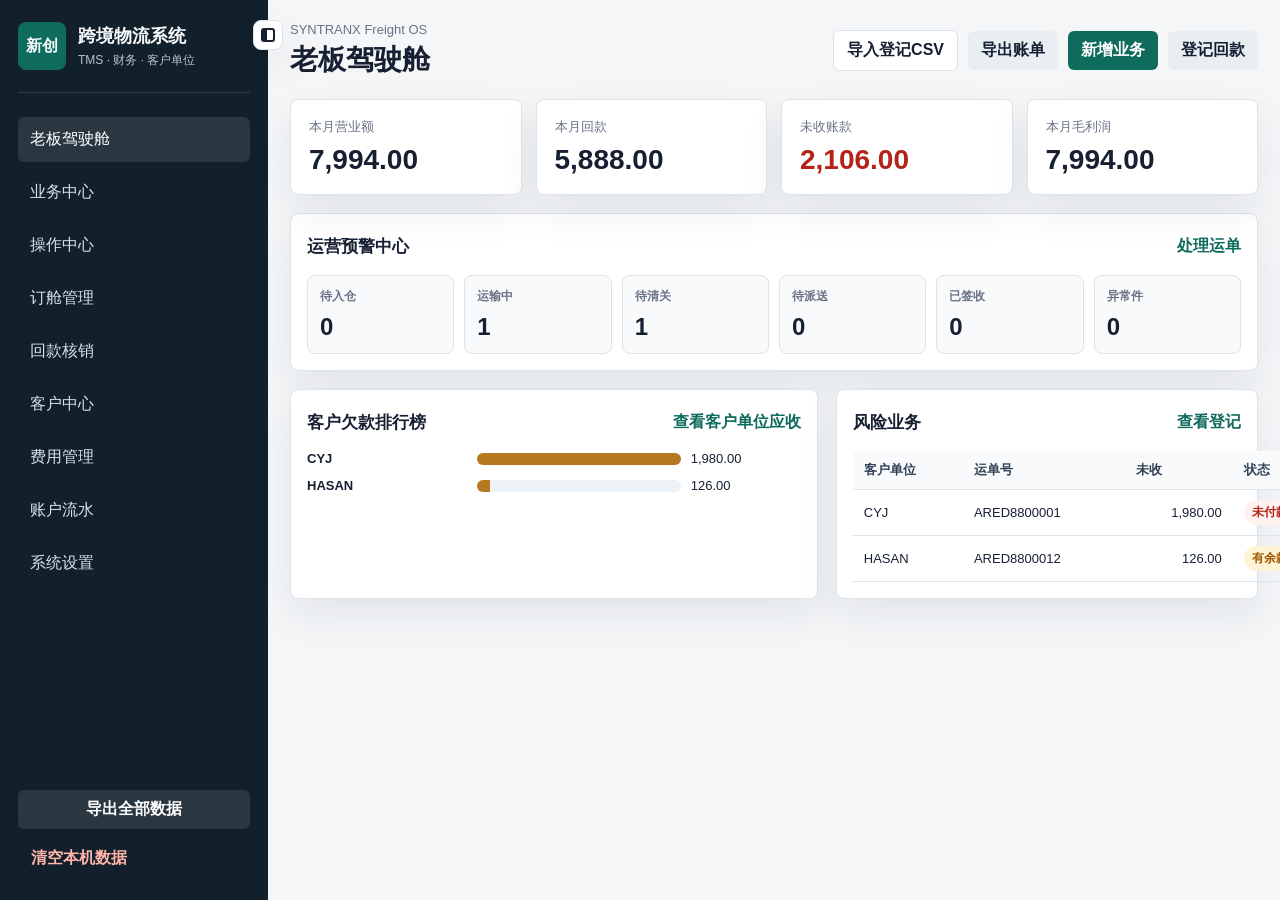
==== index.html @ ab2506be "Add files via upload" ====
<!doctype html>
<html lang="zh-CN">
<head>
  <meta charset="utf-8">
  <meta name="viewport" content="width=device-width, initial-scale=1">
  <title>收货出货与应收核销系统</title>
  <link rel="stylesheet" href="styles.css">
</head>
<body>
  <div class="app-shell">
    <aside class="sidebar">
      <button class="sidebar-toggle" id="sidebarToggle" title="收起/展开侧边栏" aria-label="收起或展开侧边栏">
        <span></span>
      </button>
      <div class="brand">
        <div class="brand-mark">新创</div>
        <div>
          <h1>跨境物流系统</h1>
          <p>TMS · 财务 · 客户单位</p>
        </div>
      </div>

      <nav class="nav" aria-label="主导航">
        <button class="nav-item active" data-view="dashboard">
          <span>老板驾驶舱</span>
        </button>
        <button class="nav-item" data-view="shipments">
          <span>业务中心</span>
        </button>
        <button class="nav-item" data-view="operations">
          <span>操作中心</span>
        </button>
        <button class="nav-item" data-view="booking">
          <span>订舱管理</span>
        </button>
        <button class="nav-item" data-view="payments">
          <span>回款核销</span>
        </button>
        <button class="nav-item" data-view="customers">
          <span>客户中心</span>
        </button>
        <button class="nav-item" data-view="finance">
          <span>费用管理</span>
        </button>
        <button class="nav-item" data-view="accounts">
          <span>账户流水</span>
        </button>
        <button class="nav-item" data-view="settings">
          <span>系统设置</span>
        </button>
      </nav>

      <div class="sidebar-footer">
        <button class="ghost-btn" id="exportAllBtn">导出全部数据</button>
        <button class="danger-link" id="resetDemoBtn">清空本机数据</button>
      </div>
    </aside>

    <main class="main">
      <header class="topbar">
        <div>
          <p class="eyebrow">SYNTRANX Freight OS</p>
          <h2 id="viewTitle">老板驾驶舱</h2>
        </div>
        <div class="top-actions">
          <label class="file-import">
            导入登记CSV
            <input type="file" id="shipmentImport" accept=".csv,text/csv">
          </label>
          <button class="secondary-btn" id="statementBtn">导出账单</button>
          <button class="primary-btn" id="quickShipmentBtn">新增业务</button>
          <button class="secondary-btn" id="quickPaymentBtn">登记回款</button>
        </div>
      </header>

      <section class="view active" id="dashboardView">
        <div class="metrics-grid">
          <article class="metric">
            <span>本月营业额</span>
            <strong id="totalReceivable">0</strong>
          </article>
          <article class="metric">
            <span>本月回款</span>
            <strong id="totalPaid">0</strong>
          </article>
          <article class="metric alert">
            <span>未收账款</span>
            <strong id="totalOpen">0</strong>
          </article>
          <article class="metric">
            <span>本月毛利润</span>
            <strong id="totalProfit">0</strong>
          </article>
        </div>

        <section class="panel ops-panel">
          <div class="panel-head">
            <h3>运营预警中心</h3>
            <button class="text-btn" data-jump="shipments">处理运单</button>
          </div>
          <div class="ops-stages" id="opsStages"></div>
        </section>

        <div class="dashboard-grid">
          <section class="panel">
            <div class="panel-head">
              <h3>客户欠款排行榜</h3>
              <button class="text-btn" data-jump="customers">查看客户单位应收</button>
            </div>
            <div id="customerBars" class="bars"></div>
          </section>

          <section class="panel">
            <div class="panel-head">
              <h3>风险业务</h3>
              <button class="text-btn" data-jump="shipments">查看登记</button>
            </div>
            <div class="compact-table-wrap">
              <table class="compact-table">
                <thead>
                  <tr>
                    <th>客户单位</th>
                    <th>运单号</th>
                    <th>未收</th>
                    <th>状态</th>
                  </tr>
                </thead>
                <tbody id="openShipmentRows"></tbody>
              </table>
            </div>
          </section>
        </div>
      </section>

      <section class="view" id="shipmentsView">
        <section class="entry-panel">
          <div class="panel-head">
            <h3>快速录入收货/出货</h3>
            <button class="text-btn" id="openFullShipmentBtn">打开详细录入</button>
          </div>
          <form id="quickShipmentForm" class="quick-grid">
            <label>日期<input name="date" type="date" required></label>
            <label>客户单位<input name="customer" list="customerList" required placeholder="必填"></label>
            <label>客户地址<input name="customerAddress"></label>
            <label>收货人电话<input name="receiverPhone"></label>
            <label>唛头<input name="mark" list="markList"></label>
            <label>主单号<input name="masterNo" list="masterNoList"></label>
            <label>运单号<input name="waybill" required placeholder="系统自动生成"></label>
            <label>品名<input name="description" list="descriptionList"></label>
            <label>始发地<input name="origin" list="originList"></label>
            <label>目的地<input name="destination" list="destinationList"></label>
            <label>业务类型<input name="mode" list="modeList"></label>
            <label>件数<input name="ctn" type="number" step="1" min="0"></label>
            <label>计费重量<input name="chargeWeight" type="number" step="0.01" min="0" required></label>
            <label>卖价<span class="money-field"><input name="unitPrice" type="number" step="0.01" min="0" required><select name="unitPriceCurrency"><option>RMB</option><option>AED</option><option>USD</option></select></span></label>
            <label>货物状态<input name="shipmentStatus" list="shipmentStatusList"></label>
            <label>付款方式<input name="terms" list="termsList"></label>
            <label>渠道<input name="channel" list="channelList"></label>
            <label>备注<input name="note"></label>
            <button class="primary-btn" type="submit">保存登记</button>
          </form>
        </section>
        <div class="toolbar">
          <div class="search-wrap">
            <input id="shipmentSearch" type="search" placeholder="搜索客户单位、唛头、主单号、运单号、品名">
          </div>
          <select id="shipmentStatusFilter">
            <option value="">全部付款状态</option>
            <option value="未付款N/P">未付款</option>
            <option value="有余款">有余款</option>
            <option value="已付款PAID">已付款</option>
          </select>
          <button class="secondary-btn" id="toggleShipmentDetailsBtn" type="button">展开经营明细</button>
          <button class="secondary-btn" id="exportShipmentsBtn">导出登记</button>
        </div>
        <div class="table-wrap">
          <table class="data-table shipment-table shipment-details-hidden" id="shipmentTable">
            <thead>
              <tr>
                <th>日期</th>
                <th>客户单位</th>
                <th>唛头</th>
                <th>主单号</th>
                <th>运单号</th>
                <th class="detail-col">渠道</th>
                <th>目的地</th>
                <th class="detail-col">运输方式</th>
                <th class="detail-col">运输节点</th>
                <th>件数</th>
                <th>计费重</th>
                <th>卖价</th>
                <th>应收</th>
                <th>已核销</th>
                <th>未收</th>
                <th class="detail-col">总成本</th>
                <th class="detail-col">毛利</th>
                <th>付款状态</th>
                <th></th>
              </tr>
            </thead>
            <tbody id="shipmentRows"></tbody>
          </table>
        </div>
        <div class="pagination-bar" id="shipmentPagination">
          <div id="shipmentPaginationInfo">共 0 条，第 1 / 1 页</div>
          <div class="pagination-actions">
            <label>每页
              <select id="shipmentPageSize">
                <option value="10">10行</option>
                <option value="20">20行</option>
                <option value="50">50行</option>
              </select>
            </label>
            <button class="secondary-btn small" type="button" id="shipmentPrevPage">上一页</button>
            <button class="secondary-btn small" type="button" id="shipmentNextPage">下一页</button>
          </div>
        </div>
      </section>

      <section class="view" id="operationsView">
        <section class="entry-panel operation-center">
          <div class="panel-head">
            <h3>操作中心</h3>
            <span class="panel-note">按业务节点更新货物轨迹，签收单可在目的地操作里查看或登记。</span>
          </div>
          <div class="operation-grid">
            <article class="operation-board">
              <div class="operation-head">
                <h4>始发地操作</h4>
                <span>新货入仓 / 已出仓 / 转运中 / 到达目的</span>
              </div>
              <div class="operation-bulk">
                <label class="operation-select-all"><input type="checkbox" data-operation-select-all="origin"> 全选</label>
                <select id="originBulkStatus">
                  <option>新货入仓</option>
                  <option>已出仓</option>
                  <option>转运中</option>
                  <option>到达目的</option>
                </select>
                  <input id="originOperationSearch" data-operation-search="origin" placeholder="搜索主单号 / 运单号">
                <button type="button" class="secondary-btn small" data-bulk-operation="origin" data-bulk-scope="selected">更新勾选</button>
                <button type="button" class="secondary-btn small" data-bulk-operation="origin" data-bulk-scope="all">更新本栏</button>
              </div>
              <div class="operation-list" id="originOperationRows"></div>
            </article>
            <article class="operation-board">
              <div class="operation-head">
                <h4>目的地操作</h4>
                <span>清关中 / 分拣中 / 派送中 / 已签收</span>
              </div>
              <div class="operation-bulk">
                <label class="operation-select-all"><input type="checkbox" data-operation-select-all="destination"> 全选</label>
                <select id="destinationBulkStatus">
                  <option>清关中</option>
                  <option>分拣中</option>
                  <option>派送中</option>
                  <option>已签收</option>
                </select>
                  <input id="destinationOperationSearch" data-operation-search="destination" placeholder="搜索主单号 / 运单号">
                <button type="button" class="secondary-btn small" data-bulk-operation="destination" data-bulk-scope="selected">更新勾选</button>
                <button type="button" class="secondary-btn small" data-bulk-operation="destination" data-bulk-scope="all">更新本栏</button>
              </div>
              <div class="operation-list" id="destinationOperationRows"></div>
            </article>
          </div>
          <div class="operation-completed">
            <div class="operation-head compact">
              <h4>完成操作汇总票目录</h4>
              <span>目的地环节走完后自动归入这里</span>
            </div>
            <div class="operation-list completed-list" id="completedOperationRows"></div>
          </div>
        </section>

        <section class="entry-panel airline-center">
          <div class="panel-head">
            <h3>航线操作中心</h3>
            <div class="panel-actions">
              <input id="manifestSearch" class="mini-search" type="search" placeholder="搜索主单号、航班、目的地、品名">
              <button type="button" class="secondary-btn small" id="exportManifestPdfBtn">导出Manifest PDF</button>
              <button type="button" class="secondary-btn small" id="exportManifestExcelBtn">导出Manifest Excel</button>
            </div>
          </div>
          <div class="route-summary">
            <span>按同一个主单号/提单号自动汇总普通空运货物。</span>
            <span>用于核对件数、重量、体积重、体积和品名。</span>
          </div>
          <div class="table-wrap compact-op-table">
            <table class="data-table manifest-table">
              <thead>
                <tr>
                  <th>主单号/提单号</th>
                  <th>运单号</th>
                  <th>航班/航司</th>
                  <th>目的地</th>
                  <th>票数</th>
                  <th>件数</th>
                  <th>实重</th>
                  <th>体积重</th>
                  <th>体积</th>
                  <th>品名汇总</th>
                  <th>操作状态</th>
                </tr>
              </thead>
              <tbody id="manifestRows"></tbody>
            </table>
          </div>
        </section>

      </section>

      <section class="view" id="bookingView">
        <section class="entry-panel booking-center">
          <div class="panel-head">
            <h3>订舱中心</h3>
            <span class="panel-note">普空运订舱资料、舱位状态、预估应收应付统一登记。</span>
          </div>
          <div class="booking-summary">
            <div><span>订舱票数</span><strong id="bookingCount">0</strong></div>
            <div><span>订舱件数</span><strong id="bookingCtn">0</strong></div>
            <div><span>订舱重量</span><strong id="bookingWeight">0.00</strong></div>
            <div><span>预估毛利</span><strong id="bookingProfit">0.00</strong></div>
          </div>
          <form id="bookingForm" class="quick-grid booking-grid">
            <label>订舱日期<input name="date" type="date"></label>
            <label>客户单位<input name="customer" list="customerList" placeholder="例如：MVW"></label>
            <label>航空公司<input name="airline" placeholder="例如：EK / QR / SV"></label>
            <label>订舱代理<input name="agent" placeholder="例如：货站/代理名称"></label>
            <label>航班号<input name="flightNo" placeholder="例如：EK363"></label>
            <label>主单号/提单号<input name="masterNo" list="masterNoList"></label>
            <label>起飞机场<input name="originAirport" placeholder="例如：CAN"></label>
            <label>目的机场<input name="destinationAirport" placeholder="例如：DXB"></label>
            <label>预计起飞<input name="etd" type="date"></label>
            <label>预计到达<input name="eta" type="date"></label>
            <label>订舱件数<input name="ctn" type="number" step="1" min="0"></label>
            <label>订舱重量<input name="weight" type="number" step="0.01" min="0"></label>
            <label>订舱体积重<input name="volumeWeight" type="number" step="0.01" min="0"></label>
            <label>应收预估<input name="receivable" type="number" step="0.01" min="0"></label>
            <label>应付预估<input name="payable" type="number" step="0.01" min="0"></label>
            <label>订舱状态<select name="status">
              <option>待订舱</option>
              <option>已订舱</option>
              <option>已交货站</option>
              <option>已起飞</option>
              <option>已到港</option>
              <option>异常</option>
            </select></label>
            <label>备注<input name="note"></label>
            <button class="primary-btn" type="submit">保存订舱</button>
          </form>
          <div class="table-wrap compact-op-table">
            <table class="data-table booking-table">
              <thead>
                <tr>
                  <th>订舱日期</th>
                  <th>客户单位</th>
                  <th>航空公司</th>
                  <th>订舱代理</th>
                  <th>航班号</th>
                  <th>主单号/提单号</th>
                  <th>起飞机场</th>
                  <th>目的机场</th>
                  <th>预计起飞</th>
                  <th>预计到达</th>
                  <th>件数</th>
                  <th>重量</th>
                  <th>体积重</th>
                  <th>应收预估</th>
                  <th>应付预估</th>
                  <th>毛利预估</th>
                  <th>状态</th>
                  <th>备注</th>
                  <th></th>
                </tr>
              </thead>
              <tbody id="bookingRows"></tbody>
            </table>
          </div>
        </section>
      </section>

      <section class="view" id="paymentsView">
        <section class="entry-panel">
          <div class="panel-head">
            <h3>快速登记回款</h3>
            <button class="text-btn" id="openFullPaymentBtn">打开详细回款</button>
          </div>
          <form id="quickPaymentForm" class="quick-grid payment">
            <label>回款日期<input name="date" type="date" required></label>
            <label>客户单位<input name="customer" list="customerList" required></label>
            <label>主单号/运单号<input name="waybill" list="waybillList" required placeholder="必填"></label>
            <label>收款负责人<input name="account" list="paymentSalesList" placeholder="例如：BINGO"></label>
            <label>币种<select name="currency"><option>RMB</option><option>AED</option><option>USD</option><option>SAR</option></select></label>
            <label>金额<input name="amount" type="number" step="0.01" min="0" required placeholder="必填"></label>
            <label>汇率<input name="rate" type="number" step="0.0001" min="0" value="1"></label>
            <label>收款账户<input name="receiveAccount" list="paymentAccountList" required placeholder="必选：输入DXB选择收款账号"></label>
            <label>方式<select name="method"><option>按运单核销</option><option>按客户预收/批量核销</option><option>退款/冲销</option><option>其他</option></select></label>
            <label>备注<input name="note"></label>
            <label>凭证<input name="voucherFile" type="file" accept="image/*,.pdf,.doc,.docx,.xls,.xlsx"></label>
            <button class="primary-btn" type="submit">保存回款</button>
          </form>
        </section>
        <div class="toolbar">
          <div class="search-wrap">
            <input id="paymentSearch" type="search" placeholder="搜索客户单位、主单号、运单号、收款负责人、收款账户、备注">
          </div>
          <button class="secondary-btn" id="exportPaymentsPdfBtn">导出PDF回款</button>
          <button class="secondary-btn" id="exportPaymentsExcelBtn">导出Excel回款</button>
        </div>
        <div class="table-wrap">
          <table class="data-table payment-ledger-table">
            <thead>
              <tr>
                <th>回款日期</th>
                <th>客户单位</th>
                <th>主单号</th>
                <th>运单号</th>
                <th>收款负责人</th>
                <th>币种</th>
                <th>金额</th>
                <th>汇率</th>
                <th>核销RMB</th>
                <th>收款账户</th>
                <th>方式</th>
                <th></th>
              </tr>
            </thead>
            <tbody id="paymentRows"></tbody>
          </table>
        </div>
      </section>

      <section class="view" id="customersView">
        <div class="toolbar">
          <div class="search-wrap">
            <input id="customerSearch" type="search" placeholder="搜索客户单位">
            <div class="suggest-list" id="customerSearchSuggest"></div>
          </div>
          <div class="customer-date-filters">
            <label>
              <span>开始日期</span>
              <input id="customerStartDate" type="date">
            </label>
            <label>
              <span>结束日期</span>
              <input id="customerEndDate" type="date">
            </label>
            <label>
              <span>月份</span>
              <input id="customerMonth" type="month">
            </label>
          </div>
          <div class="customer-export-actions customer-export-actions--ledger">
            <button class="secondary-btn" id="exportCustomerLedgerPdfBtn">导出总账目录PDF</button>
            <button class="secondary-btn" id="exportCustomerLedgerExcelBtn">导出总账目录Excel</button>
          </div>
          <div class="customer-export-actions customer-export-actions--statement">
            <button class="secondary-btn" id="exportCustomerReceivablePdfBtn">导出PDF账单</button>
            <button class="secondary-btn" id="exportCustomerReceivableExcelBtn">导出Excel账单</button>
          </div>
        </div>
        <div class="customer-section-head">
          <h3>未完成结算客户单位</h3>
        </div>
        <div class="table-wrap">
          <table class="data-table customer-ledger-table">
            <thead>
              <tr>
                <th>客户单位</th>
                <th>票数</th>
                <th>总应收</th>
                <th>应收币种</th>
                <th>已核销</th>
                <th>未收</th>
                <th>风险等级</th>
                <th>最后业务日期</th>
              </tr>
            </thead>
            <tbody id="customerRows"></tbody>
          </table>
        </div>
        <section class="entry-panel customer-completed-panel">
          <div class="panel-head">
            <div>
              <h3>已完成结算客户单位</h3>
              <p class="form-hint">未收为 0 的客户单位会自动归类到这里。</p>
            </div>
          </div>
          <div class="table-wrap">
            <table class="data-table customer-ledger-table">
              <thead>
                <tr>
                  <th>客户单位</th>
                  <th>票数</th>
                  <th>总应收</th>
                  <th>应收币种</th>
                  <th>已核销</th>
                  <th>未收</th>
                  <th>结算状态</th>
                  <th>最后业务日期</th>
                </tr>
              </thead>
              <tbody id="completedCustomerRows"></tbody>
            </table>
          </div>
        </section>
        <section class="entry-panel customer-detail-panel" id="customerDetailPanel" hidden>
          <div class="panel-head">
            <div>
              <h3 id="customerDetailTitle">客户单位账单明细</h3>
              <p class="form-hint" id="customerDetailSummary"></p>
            </div>
            <div class="panel-actions">
              <button class="secondary-btn small" id="exportCustomerPreviewPdfBtn">导出该客户目录PDF</button>
              <button class="secondary-btn small" id="exportCustomerPreviewExcelBtn">导出该客户目录Excel</button>
              <button class="secondary-btn small" id="clearCustomerDetailBtn">关闭预览</button>
            </div>
          </div>
          <div class="table-wrap">
            <table class="data-table customer-detail-table">
              <thead>
                <tr>
                  <th>日期</th>
                  <th>主单号</th>
                  <th>运单号</th>
                  <th>唛头</th>
                  <th>目的地</th>
                  <th>品名</th>
                  <th>件数</th>
                  <th>计费重</th>
                  <th>卖价</th>
                  <th>应收</th>
                  <th>已核销</th>
                  <th>未收</th>
                  <th>状态</th>
                </tr>
              </thead>
              <tbody id="customerDetailRows"></tbody>
            </table>
          </div>
        </section>
      </section>

      <section class="view" id="financeView">
        <div class="metrics-grid finance-metrics">
          <article class="metric">
            <span>总收入</span>
            <strong id="financeRevenue">0</strong>
          </article>
          <article class="metric">
            <span>业务总成本</span>
            <strong id="financeBizCost">0</strong>
          </article>
          <article class="metric">
            <span>业务毛利</span>
            <strong id="financeGrossProfit">0</strong>
          </article>
          <article class="metric offset">
            <span>未收对冲</span>
            <strong id="financeOffset">0</strong>
          </article>
          <article class="metric alert">
            <span>日常开销</span>
            <strong id="financeExpense">0</strong>
          </article>
          <article class="metric">
            <span>净利润</span>
            <strong id="financeNetProfit">0</strong>
          </article>
        </div>

        <div class="finance-grid">
          <section class="entry-panel">
            <div class="panel-head">
              <h3>费用登记</h3>
              <div class="panel-actions">
                <button class="secondary-btn small" id="addExpenseDraftBtn">新增一行</button>
                <button class="primary-btn small" id="saveExpenseDraftsBtn">保存全部费用</button>
                <button class="secondary-btn small" id="openTransferDialogBtn" type="button">内部资金调拨</button>
                <button class="secondary-btn small" id="exportFinancePdfBtn">导出汇总PDF</button>
                <button class="secondary-btn small" id="exportFinanceExcelBtn">导出汇总Excel</button>
                <button class="secondary-btn small" id="exportExpensesBtn">导出费用</button>
              </div>
            </div>
            <div class="expense-entry-table">
              <table>
                <thead>
                  <tr>
                    <th>日期</th>
                    <th>费用类别</th>
                    <th>支付账户</th>
                    <th>金额</th>
                    <th>币种</th>
                    <th>汇率</th>
                    <th>凭证</th>
                    <th>说明</th>
                    <th></th>
                  </tr>
                </thead>
                <tbody id="expenseDraftRows"></tbody>
              </table>
            </div>
            <p class="form-hint" id="expenseRateHint">费用页面汇率会自动匹配当天市场行情，也可以手动修改。</p>
            <div class="table-wrap expense-table">
              <table class="data-table">
                <thead>
                  <tr>
                    <th>日期</th>
                    <th>类别</th>
                    <th>账户</th>
                    <th>金额</th>
                    <th>币种</th>
                    <th>折算RMB</th>
                    <th>凭证</th>
                    <th>说明</th>
                    <th></th>
                  </tr>
                </thead>
                <tbody id="expenseRows"></tbody>
              </table>
            </div>
          </section>

          <section class="panel">
            <div class="panel-head">
              <h3>费用去向</h3>
            </div>
            <div id="expenseBars" class="bars"></div>
            <div class="panel-head offset-panel-head">
              <h3>未收对冲分析</h3>
            </div>
            <div id="offsetBars" class="bars offset-bars"></div>
          </section>
        </div>
      </section>

      <section class="view" id="accountsView">
        <div class="metrics-grid">
          <article class="metric">
            <span>收入合计</span>
            <strong id="accountIncome">0</strong>
          </article>
          <article class="metric alert">
            <span>支出合计</span>
            <strong id="accountExpense">0</strong>
          </article>
          <article class="metric">
            <span>账户余额</span>
            <strong id="accountBalance">0</strong>
          </article>
          <article class="metric">
            <span>流水笔数</span>
            <strong id="accountCount">0</strong>
          </article>
        </div>
        <section class="entry-panel">
          <div class="panel-head">
            <h3>账户流水明细</h3>
            <p class="form-hint">回款登记自动归入收入流水，费用登记自动归入支出流水；凭证当前记录文件名，正式上线后可升级为云端上传。</p>
          </div>
          <div class="toolbar account-toolbar">
            <select id="accountFilter">
              <option value="">全部收支账号</option>
            </select>
            <div class="search-wrap">
              <input id="accountSearch" type="search" placeholder="搜索账号、客户单位、单号、类别、备注、凭证">
            </div>
            <button class="secondary-btn" id="exportAccountLedgerPdfBtn" type="button">导出PDF流水</button>
            <button class="secondary-btn" id="exportAccountLedgerExcelBtn" type="button">导出Excel流水</button>
          </div>
          <div class="table-wrap">
            <table class="data-table account-ledger-table">
              <thead>
                <tr>
                  <th>日期</th>
                  <th>收支账号</th>
                  <th>收支</th>
                  <th>来源</th>
                  <th>客户单位/类别</th>
                  <th>主单号</th>
                  <th>运单号</th>
                  <th>币种</th>
                  <th>原币金额</th>
                  <th>汇率</th>
                  <th>折算RMB</th>
                  <th>凭证</th>
                  <th>备注</th>
                </tr>
              </thead>
              <tbody id="accountRows"></tbody>
            </table>
          </div>
        </section>
      </section>

      <section class="view" id="settingsView">
        <div class="settings-grid">
          <section class="panel">
            <div class="panel-head">
              <h3>客户单位资料</h3>
              <div class="panel-actions">
                <button class="secondary-btn small" id="exportCustomerTemplateBtn">下载客户单位模板</button>
                <label class="file-import small">
                  导入客户单位CSV
                  <input type="file" id="customerImport" accept=".csv,text/csv">
                </label>
                <button class="secondary-btn small" id="addCustomerBtn">新增客户单位</button>
              </div>
            </div>
            <div class="table-wrap compact">
              <table class="data-table">
                <thead>
                  <tr>
                    <th>唛头</th>
                    <th>发货人</th>
                    <th>收货人</th>
                    <th>电话</th>
                    <th>地址/备注</th>
                    <th></th>
                  </tr>
                </thead>
                <tbody id="profileRows"></tbody>
              </table>
            </div>
          </section>

          <section class="panel">
            <div class="panel-head">
              <h3>常用选项</h3>
            </div>
            <div class="option-add-grid">
              <form class="inline-add" data-option-key="channels">
                <label>新增渠道<input name="value" placeholder="例如：天龙"></label>
                <button class="secondary-btn small" type="submit">添加</button>
              </form>
              <form class="inline-add" data-option-key="destinations">
                <label>新增目的地<input name="value" placeholder="例如：迪拜DXB"></label>
                <button class="secondary-btn small" type="submit">添加</button>
              </form>
              <form class="inline-add" data-option-key="modes">
                <label>新增运输方式<input name="value" placeholder="例如：空运双清AIR"></label>
                <button class="secondary-btn small" type="submit">添加</button>
              </form>
              <form class="inline-add" data-option-key="lastMiles">
                <label>新增末端派送商<input name="value" placeholder="例如：TERRY、ALI"></label>
                <button class="secondary-btn small" type="submit">添加</button>
              </form>
            </div>
            <form id="optionForm" class="stack-form">
              <label>渠道<input name="channels" placeholder="例如：天龙、海秦HQ，用逗号隔开"></label>
              <label>目的地<input name="destinations" placeholder="例如：迪拜DXB、沙特KSA，用逗号隔开"></label>
              <label>运输方式<input name="modes" placeholder="例如：空运双清AIR，用逗号隔开"></label>
              <label>末端派送商<input name="lastMiles" placeholder="例如：TERRY、ALI，用逗号隔开"></label>
              <button class="primary-btn" type="submit">保存选项</button>
            </form>
          </section>

          <section class="panel account-approval-panel">
            <div class="panel-head">
              <div>
                <h3>收付款账号申请</h3>
                <p class="form-hint">标准账号只能由管理员审批入册，审批通过后才会出现在回款和费用登记里。</p>
              </div>
            </div>
            <form id="accountRequestForm" class="option-add-grid account-request-form">
              <label>申请账号名称<input name="accountName" placeholder="例如：XX银行账号" required></label>
              <label>申请说明<input name="note" placeholder="例如：新增收款账户用途"></label>
              <button class="secondary-btn small" type="submit">提交申请</button>
            </form>
            <div class="table-wrap compact">
              <table class="data-table account-request-table">
                <thead>
                  <tr>
                    <th>账号名称</th>
                    <th>说明</th>
                    <th>状态</th>
                    <th>操作</th>
                  </tr>
                </thead>
                <tbody id="accountRequestRows"></tbody>
              </table>
            </div>
          </section>
        </div>
      </section>
    </main>
  </div>

  <dialog id="shipmentDialog" class="modal">
    <form method="dialog" id="shipmentForm">
      <div class="modal-head">
        <h3>收货/出货登记</h3>
        <button type="button" class="icon-btn" data-close="shipmentDialog">×</button>
      </div>
      <div class="form-grid">
        <label>录单日期<input name="date" type="date" required></label>
        <label>客户单位<input name="customer" list="customerList" required placeholder="必填"></label>
        <label>客户地址<input name="customerAddress"></label>
        <label>收货人电话<input name="receiverPhone"></label>
        <label>入仓号/唛头<input name="mark" list="markList"></label>
        <label>品名<input name="description" list="descriptionList"></label>
        <label>渠道<input name="channel" list="channelList" required></label>
        <label>主单号<input name="masterNo" list="masterNoList"></label>
        <label>运单号<input name="waybill" required placeholder="系统自动生成"></label>
        <label>始发地<input name="origin" list="originList"></label>
        <label>目的地<input name="destination" list="destinationList"></label>
        <label>业务类型<input name="mode" list="modeList"></label>
        <label>件数<input name="ctn" type="number" step="1" min="0"></label>
        <label>实重<input name="weight" type="number" step="0.01" min="0"></label>
        <label>体积重<input name="volumeWeight" type="number" step="0.01" min="0"></label>
        <label>计费重量<input name="chargeWeight" type="number" step="0.01" min="0" required></label>
        <label>货值<input name="cargoValue" type="number" step="0.01" min="0"></label>
        <label>业务员<input name="salesPerson" list="paymentSalesList" placeholder="例如：TERRY"></label>
        <label>货物状态<input name="shipmentStatus" list="shipmentStatusList"></label>
        <label>航班/船名<input name="flightNo" list="flightNoList"></label>
        <label>清关状态<select name="customsStatus"><option>未开始</option><option>资料待补</option><option>清关中</option><option>已放行</option><option>异常</option></select></label>
        <label>末端派送商<input name="lastMile" list="lastMileList"></label>
        <label>预计出发<span class="date-field"><input name="etd" type="date" data-date-placeholder="yyyy/mm/dd"></span></label>
        <label>预计到达<span class="date-field"><input name="eta" type="date" data-date-placeholder="yyyy/mm/dd"></span></label>
        <label>派送日期<span class="date-field"><input name="deliveryDate" type="date" data-date-placeholder="yyyy/mm/dd"></span></label>
        <label>结算方式<input name="terms" list="termsList"></label>
        <label>成本结算状态<select name="costStatus"><option>未结算N/P</option><option>已结算PAID</option><option>部分结算</option><option>无需结算</option></select></label>
        <label>AED汇率<input name="aedRate" type="number" step="0.0001" min="0"></label>
        <label>USD汇率<input name="usdRate" type="number" step="0.0001" min="0"></label>
        <label class="wide">备注<input name="note"></label>
      </div>
      <details class="detail-section">
        <summary>货物明细</summary>
        <div class="detail-actions">
          <button type="button" class="secondary-btn small" id="shipmentDetailTrackBtn">轨迹</button>
          <button type="button" class="secondary-btn small" id="shipmentDetailPodBtn">签收单</button>
          <button type="button" class="secondary-btn small" id="exportCargoPdfBtn">导出入仓纸PDF</button>
          <button type="button" class="secondary-btn small" id="exportCargoExcelBtn">导出入仓纸Excel</button>
        </div>
        <div class="form-grid detail-grid">
          <label>入仓单号/编码序列号<input name="cargoEntryNo"></label>
          <label>品名<input name="cargoName" list="descriptionList"></label>
          <label>收货方式<select name="receivingMethod"><option></option><option>快递</option><option>货拉拉</option><option>自送</option><option>其他投递</option></select></label>
          <label>快递单号/车牌号<input name="receivingReference"></label>
          <label>司机/联系方式<input name="driverContact"></label>
          <label>产品性质<select name="productNature"><option></option><option>无牌普货</option><option>有品牌</option><option>带电</option><option>粉末</option><option>液体</option><option>敏感物</option><option>其他</option></select></label>
          <label class="wide">备注<input name="cargoDetailNote"></label>
          <details class="wide cargo-size-section">
            <summary>箱规明细</summary>
            <div class="cargo-size-table">
              <div class="cargo-size-head">
                <span>箱号</span><span>品名</span><span>件数</span><span>长(cm)</span><span>宽(cm)</span><span>高(cm)</span><span>体积重</span><span></span>
              </div>
              <div id="cargoLinesBody"></div>
              <div class="cargo-total-row">
                <strong>TOTAL</strong>
                <span>总件数：<b id="cargoTotalCtn">0</b></span>
                <span>实际重：<b id="cargoTotalActual">0.00</b></span>
                <span>体积重：<b id="cargoTotalVolume">0.00</b></span>
                <span>计费重：<b id="cargoTotalCharge">0.00</b></span>
                <label class="bubble-mode">计泡<select name="bubbleMode"><option value="full">收全泡</option><option value="1/2">收1/2泡</option><option value="1/3">收1/3泡</option><option value="2/3">收2/3泡</option></select></label>
              </div>
              <div class="cargo-size-foot">
                <span>体积重会按每行尺寸自动计算</span>
                <button type="button" class="icon-add-btn" id="addCargoLineBtn">+</button>
              </div>
              <input name="cartonSize" type="hidden">
              <input name="cargoLinesJson" type="hidden">
              <input name="cargoCtn" type="hidden">
              <input name="cargoVolumeWeight" type="hidden">
              <input name="cargoChargeWeight" type="hidden">
            </div>
          </details>
        </div>
      </details>
      <section class="cost-section receivable-section">
        <div class="cost-head">
          <h4>卖价/应收明细</h4>
          <span>这里填写要向客户收取的附加费用，会显示在派送单和客户单位账单里。</span>
        </div>
        <div class="cost-grid">
          <label>卖价<span class="money-field"><input name="unitPrice" type="number" step="0.01" min="0"><select name="unitPriceCurrency"><option>RMB</option><option>AED</option><option>USD</option></select></span></label>
          <label>保险费<span class="money-field"><input name="chargeInsurance" type="number" step="0.01" min="0"><select name="chargeInsuranceCurrency"><option>RMB</option><option>AED</option><option>USD</option></select></span></label>
          <label>提货费<span class="money-field"><input name="chargePickup" type="number" step="0.01" min="0"><select name="chargePickupCurrency"><option>RMB</option><option>AED</option><option>USD</option></select></span></label>
          <label>派送费<span class="money-field"><input name="chargeDelivery" type="number" step="0.01" min="0"><select name="chargeDeliveryCurrency"><option>RMB</option><option>AED</option><option>USD</option></select></span></label>
          <label>文件费<span class="money-field"><input name="chargeDocument" type="number" step="0.01" min="0"><select name="chargeDocumentCurrency"><option>RMB</option><option>AED</option><option>USD</option></select></span></label>
          <label>登记费<span class="money-field"><input name="chargeRegistration" type="number" step="0.01" min="0"><select name="chargeRegistrationCurrency"><option>RMB</option><option>AED</option><option>USD</option></select></span></label>
          <label>清关费<span class="money-field"><input name="chargeCustoms" type="number" step="0.01" min="0"><select name="chargeCustomsCurrency"><option>RMB</option><option>AED</option><option>USD</option></select></span></label>
          <label>仓储费<span class="money-field"><input name="chargeStorage" type="number" step="0.01" min="0"><select name="chargeStorageCurrency"><option>RMB</option><option>AED</option><option>USD</option></select></span></label>
          <label>其他应收<span class="money-field"><input name="chargeOther" type="number" step="0.01" min="0"><select name="chargeOtherCurrency"><option>RMB</option><option>AED</option><option>USD</option></select></span></label>
          <label class="cost-note">应收备注<input name="chargeNote"></label>
        </div>
        <div class="cost-summary-box">
          <span>应收汇总</span>
          <strong id="shipmentReceivableSummary">0.00</strong>
        </div>
      </section>
      <section class="cost-section">
        <div class="cost-head">
          <h4>成本/应付明细</h4>
          <span>运费按单价 × 计费重计算，其他成本按金额直接计入。</span>
        </div>
        <div class="cost-grid">
          <label>运费单价<span class="money-field"><input name="costFreight" type="number" step="0.01" min="0"><select name="costFreightCurrency"><option>RMB</option><option>AED</option><option>USD</option></select></span></label>
          <label>提货费<span class="money-field"><input name="costPickup" type="number" step="0.01" min="0"><select name="costPickupCurrency"><option>RMB</option><option>AED</option><option>USD</option></select></span></label>
          <label>派送费<span class="money-field"><input name="costDelivery" type="number" step="0.01" min="0"><select name="costDeliveryCurrency"><option>RMB</option><option>AED</option><option>USD</option></select></span></label>
          <label>文件费<span class="money-field"><input name="costDocument" type="number" step="0.01" min="0"><select name="costDocumentCurrency"><option>RMB</option><option>AED</option><option>USD</option></select></span></label>
          <label>登记费<span class="money-field"><input name="costRegistration" type="number" step="0.01" min="0"><select name="costRegistrationCurrency"><option>RMB</option><option>AED</option><option>USD</option></select></span></label>
          <label>清关费<span class="money-field"><input name="costCustoms" type="number" step="0.01" min="0"><select name="costCustomsCurrency"><option>RMB</option><option>AED</option><option>USD</option></select></span></label>
          <label>仓储费<span class="money-field"><input name="costStorage" type="number" step="0.01" min="0"><select name="costStorageCurrency"><option>RMB</option><option>AED</option><option>USD</option></select></span></label>
          <label>操作费<span class="money-field"><input name="costHandling" type="number" step="0.01" min="0"><select name="costHandlingCurrency"><option>RMB</option><option>AED</option><option>USD</option></select></span></label>
          <label>保险费<span class="money-field"><input name="costInsurance" type="number" step="0.01" min="0"><select name="costInsuranceCurrency"><option>RMB</option><option>AED</option><option>USD</option></select></span></label>
          <label>其他费用<span class="money-field"><input name="costOther" type="number" step="0.01" min="0"><select name="costOtherCurrency"><option>RMB</option><option>AED</option><option>USD</option></select></span></label>
              <label class="cost-note">成本备注<input name="costNote"></label>
            </div>
            <div class="cost-head offset-head">
              <h4>未收对冲/核销</h4>
              <span>尾数、汇率差、折扣、坏账或赔偿抵扣填这里，只冲减未收，不算真实回款。</span>
            </div>
            <div class="cost-grid offset-grid">
              <label>未收尾数<span class="money-field"><input name="offsetTail" type="number" step="0.01" min="0"><select name="offsetTailCurrency"><option>RMB</option><option>AED</option><option>USD</option></select></span></label>
              <label>汇率差<span class="money-field"><input name="offsetExchange" type="number" step="0.01" min="0"><select name="offsetExchangeCurrency"><option>RMB</option><option>AED</option><option>USD</option></select></span></label>
              <label>客户折扣<span class="money-field"><input name="offsetDiscount" type="number" step="0.01" min="0"><select name="offsetDiscountCurrency"><option>RMB</option><option>AED</option><option>USD</option></select></span></label>
              <label>坏账核销<span class="money-field"><input name="offsetBadDebt" type="number" step="0.01" min="0"><select name="offsetBadDebtCurrency"><option>RMB</option><option>AED</option><option>USD</option></select></span></label>
              <label>赔偿抵扣<span class="money-field"><input name="offsetCompensation" type="number" step="0.01" min="0"><select name="offsetCompensationCurrency"><option>RMB</option><option>AED</option><option>USD</option></select></span></label>
              <label>其他对冲<span class="money-field"><input name="offsetOther" type="number" step="0.01" min="0"><select name="offsetOtherCurrency"><option>RMB</option><option>AED</option><option>USD</option></select></span></label>
              <label class="cost-note">对冲备注<input name="offsetNote" placeholder="例如：尾差、折扣、坏账原因"></label>
            </div>
            <div class="cost-summary-box offset-summary-box">
              <span>未收对冲汇总</span>
              <strong id="shipmentOffsetSummary">0.00</strong>
            </div>
            <div class="cost-summary-box">
              <span>成本汇总</span>
              <strong id="shipmentCostSummary">0.00</strong>
        </div>
        <div class="cost-summary-box profit-summary-box">
          <span>本票毛利统计</span>
          <strong id="shipmentProfitSummary">0.00</strong>
        </div>
      </section>
      <input name="id" type="hidden">
      <div class="modal-actions">
        <button type="button" class="secondary-btn" data-close="shipmentDialog">取消</button>
        <button class="primary-btn" type="submit">保存登记</button>
      </div>
    </form>
  </dialog>

  <dialog id="trackingDialog" class="modal compact-modal">
    <form method="dialog" id="trackingForm">
      <div class="modal-head">
        <h3>货物轨迹</h3>
        <button type="button" class="icon-btn" data-close="trackingDialog">×</button>
      </div>
      <div class="tracking-summary" id="trackingSummary"></div>
      <div class="form-grid">
        <label>更新日期<input name="trackDate" type="date"></label>
        <label>货物状态<select name="shipmentStatus" required>
          <option>新货入仓</option>
          <option>已出仓</option>
          <option>转运中</option>
          <option>到达目的</option>
          <option>清关中</option>
          <option>分拣中</option>
          <option>派送中</option>
          <option>已签收</option>
        </select></label>
      </div>
      <input name="shipmentId" type="hidden">
      <div class="timeline-list" id="trackingHistoryRows"></div>
      <div class="modal-actions">
        <button type="button" class="secondary-btn" data-close="trackingDialog">取消</button>
        <button class="primary-btn" type="submit">保存轨迹</button>
      </div>
    </form>
  </dialog>

  <dialog id="podDialog" class="modal compact-modal">
    <form method="dialog" id="podForm">
      <div class="modal-head">
        <h3>签收记录</h3>
        <button type="button" class="icon-btn" data-close="podDialog">×</button>
      </div>
      <div class="tracking-summary" id="podSummary"></div>
      <div class="form-grid">
        <label>签收日期<input name="podDate" type="date"></label>
        <label class="pod-file-field">签收单文件<input id="podFileInput" class="pod-file-input" name="podFile" type="file" accept="image/*"><span id="podFileStatus" class="pod-file-status"><span class="pod-upload-button">选择上传文件</span></span></label>
      </div>
      <input name="shipmentId" type="hidden">
      <div class="timeline-list" id="podRecordRows"></div>
      <div class="modal-actions">
        <button type="button" class="secondary-btn" data-close="podDialog">关闭</button>
        <button class="primary-btn" type="submit">保存签收记录</button>
      </div>
    </form>
  </dialog>

  <dialog id="podPreviewDialog" class="modal pod-preview-modal">
    <div class="pod-preview-wrap">
      <div class="modal-head">
        <h3>签收单预览</h3>
        <button type="button" class="icon-btn" data-close="podPreviewDialog">×</button>
      </div>
      <img id="podPreviewImage" class="pod-preview-image" alt="签收单预览">
    </div>
  </dialog>

  <dialog id="transferDialog" class="modal compact-modal">
    <form method="dialog" id="transferForm">
      <div class="modal-head">
        <h3>内部资金调拨</h3>
        <button type="button" class="icon-btn" data-close="transferDialog">×</button>
      </div>
      <div class="form-grid">
        <label>调拨日期<input name="transferDate" type="date" required></label>
        <label>调出账户<input name="transferFromAccount" list="transferTargetAccountList" required placeholder="必选：输入DXB/BG/TR选择账号"></label>
        <label>调入账户<input name="transferToAccount" list="transferTargetAccountList" required placeholder="必选：输入DXB/BG/TR选择账号"></label>
        <label>金额<input name="amount" type="number" step="0.01" min="0" required placeholder="必填"></label>
        <label>币种<select name="currency">
          <option>RMB</option><option>AED</option><option>USD</option><option>EUR</option><option>HKD</option><option>SAR</option><option>GBP</option><option>JPY</option><option>SGD</option><option>AUD</option><option>CAD</option><option>NZD</option>
        </select></label>
        <label>汇率<input name="rate" type="number" step="0.0001" min="0" value="1"></label>
        <label>凭证<input name="voucherFile" type="file" accept="image/*,.pdf,.doc,.docx,.xls,.xlsx"></label>
        <label class="wide">备注<input name="note" placeholder="例如：DXB现金转入GZ公司公账"></label>
      </div>
      <p class="form-hint">内部调拨只进入账户流水，不计入收入、支出、成本或费用。</p>
      <div class="modal-actions">
        <button type="button" class="secondary-btn" data-close="transferDialog">取消</button>
        <button class="primary-btn" type="submit">保存调拨</button>
      </div>
    </form>
  </dialog>

  <dialog id="paymentDialog" class="modal">
    <form method="dialog" id="paymentForm">
      <div class="modal-head">
        <h3>回款核销</h3>
        <button type="button" class="icon-btn" data-close="paymentDialog">×</button>
      </div>
      <div class="form-grid">
        <label>回款日期<input name="date" type="date" required></label>
        <label>客户单位<input name="customer" list="customerList" required></label>
        <label>主单号/运单号<input name="waybill" list="waybillList" required placeholder="必填"></label>
        <label>收款负责人<input name="account" list="paymentSalesList" placeholder="例如：TERRY/BINGO"></label>
        <label>币种<select name="currency"><option>RMB</option><option>AED</option><option>USD</option><option>SAR</option></select></label>
        <label>回款金额<input name="amount" type="number" step="0.01" min="0" required placeholder="必填"></label>
        <label>汇率<input name="rate" type="number" step="0.0001" min="0" value="1"></label>
        <label>收款账户<input name="receiveAccount" list="paymentAccountList" required placeholder="必选：输入DXB选择收款账号"></label>
        <label>核销方式<select name="method"><option>按运单核销</option><option>按客户预收/批量核销</option><option>退款/冲销</option><option>其他</option></select></label>
        <label>备注<input name="note"></label>
        <label>凭证<input name="voucherFile" type="file" accept="image/*,.pdf,.doc,.docx,.xls,.xlsx"></label>
      </div>
      <input name="id" type="hidden">
      <div class="modal-actions">
        <button type="button" class="secondary-btn" data-close="paymentDialog">取消</button>
        <button class="primary-btn" type="submit">保存回款</button>
      </div>
    </form>
  </dialog>

  <dialog id="customerDialog" class="modal">
    <form method="dialog" id="customerForm">
      <div class="modal-head">
        <h3>客户单位资料</h3>
        <button type="button" class="icon-btn" data-close="customerDialog">×</button>
      </div>
      <div class="form-grid">
        <label>唛头<input name="mark"></label>
        <label>发货人<input name="shipper"></label>
        <label>发货人电话<input name="shipperPhone"></label>
        <label>收货人<input name="receiver"></label>
        <label>收货人电话<input name="receiverPhone"></label>
        <label class="wide">地址/备注<input name="address"></label>
      </div>
      <input name="id" type="hidden">
      <div class="modal-actions">
        <button type="button" class="secondary-btn" data-close="customerDialog">取消</button>
        <button class="primary-btn" type="submit">保存客户单位</button>
      </div>
    </form>
  </dialog>

  <dialog id="statementDialog" class="modal statement-modal">
    <form method="dialog" id="statementForm">
      <div class="modal-head">
        <h3>客户单位月度账单</h3>
        <button type="button" class="icon-btn" data-close="statementDialog">×</button>
      </div>
      <div class="form-grid statement-grid">
        <label>客户单位<input name="customer" list="customerList" required></label>
        <label>账单月份<input name="month" type="month" required></label>
        <label>目的地<input name="destination" list="destinationList" placeholder="例如：DXB"></label>
        <label>航线<input name="route" placeholder="例如：CN-DXB/KSA"></label>
        <label>制单日期<input name="issueDate" type="date" required></label>
        <label>账单标题<select name="titleType"><option value="air">空运费账单</option><option value="sea">海运费账单</option><option value="mixed">物流费用账单</option></select></label>
      </div>
      <div class="modal-actions">
        <button type="button" class="secondary-btn" data-close="statementDialog">取消</button>
        <button type="button" class="secondary-btn" id="exportStatementExcelBtn">导出Excel</button>
        <button type="button" class="primary-btn" id="exportStatementPdfBtn">导出PDF</button>
      </div>
    </form>
  </dialog>

  <datalist id="channelList"></datalist>
  <datalist id="customerList"></datalist>
  <datalist id="markList"></datalist>
  <datalist id="originList"></datalist>
  <datalist id="destinationList"></datalist>
  <datalist id="modeList"></datalist>
  <datalist id="termsList"></datalist>
  <datalist id="shipmentStatusList"></datalist>
  <datalist id="waybillList"></datalist>
  <datalist id="masterNoList"></datalist>
  <datalist id="descriptionList"></datalist>
  <datalist id="flightNoList"></datalist>
  <datalist id="lastMileList"></datalist>
  <datalist id="paymentAccountList"></datalist>
  <datalist id="expensePaymentAccountList"></datalist>
  <datalist id="transferTargetAccountList"></datalist>
  <datalist id="paymentSalesList"></datalist>

  <script src="logo-data.js"></script>
  <script src="app.js"></script>
</body>
</html>
---- styles.css ----
:root {
  color-scheme: light;
  --bg: #f4f6f8;
  --panel: #ffffff;
  --ink: #172033;
  --muted: #697386;
  --line: #dde3ea;
  --brand: #0f6b5c;
  --brand-dark: #0a4f45;
  --accent: #b7791f;
  --danger: #b42318;
  --danger-soft: #fff1f0;
  --ok-soft: #e8f5ee;
  --shadow: 0 16px 40px rgba(23, 32, 51, 0.08);
}

* {
  box-sizing: border-box;
}

body {
  margin: 0;
  background: var(--bg);
  color: var(--ink);
  font-family: "Microsoft YaHei", "Segoe UI", Arial, sans-serif;
  letter-spacing: 0;
}

button,
input,
select {
  font: inherit;
}

button {
  cursor: pointer;
}

.app-shell {
  min-height: 100vh;
  display: grid;
  grid-template-columns: 268px minmax(0, 1fr);
  transition: grid-template-columns 0.2s ease;
}

.app-shell.sidebar-collapsed {
  grid-template-columns: 76px minmax(0, 1fr);
}

.sidebar {
  background: #12202b;
  color: #f7fafc;
  display: flex;
  flex-direction: column;
  padding: 22px 18px;
  position: relative;
  min-width: 0;
}

.sidebar-toggle {
  position: absolute;
  right: -15px;
  top: 20px;
  z-index: 5;
  width: 30px;
  height: 30px;
  border-radius: 8px;
  border: 1px solid var(--line);
  background: #fff;
  box-shadow: var(--shadow);
  display: grid;
  place-items: center;
}

.sidebar-toggle span {
  width: 14px;
  height: 14px;
  border: 2px solid #172033;
  border-left-width: 6px;
  border-radius: 3px;
}

.brand {
  display: flex;
  gap: 12px;
  align-items: center;
  padding-bottom: 22px;
  border-bottom: 1px solid rgba(255, 255, 255, 0.12);
}

.brand-mark {
  width: 48px;
  height: 48px;
  display: grid;
  place-items: center;
  border-radius: 8px;
  background: var(--brand);
  font-weight: 800;
}

.brand h1,
.brand p,
.topbar h2,
.topbar p,
.panel h3 {
  margin: 0;
}

.brand h1 {
  font-size: 18px;
}

.brand p {
  margin-top: 4px;
  color: #b7c2ce;
  font-size: 12px;
}

.nav {
  display: grid;
  gap: 8px;
  margin-top: 24px;
}

.nav-item {
  border: 0;
  color: #d9e2ec;
  background: transparent;
  text-align: left;
  padding: 12px 12px;
  border-radius: 6px;
}

.app-shell.sidebar-collapsed .sidebar {
  padding: 22px 12px;
}

.app-shell.sidebar-collapsed .brand {
  justify-content: center;
  padding-bottom: 16px;
}

.app-shell.sidebar-collapsed .brand > div:not(.brand-mark),
.app-shell.sidebar-collapsed .nav-item span,
.app-shell.sidebar-collapsed .sidebar-footer {
  display: none;
}

.app-shell.sidebar-collapsed .brand-mark {
  width: 46px;
  height: 46px;
}

.app-shell.sidebar-collapsed .nav {
  gap: 10px;
}

.app-shell.sidebar-collapsed .nav-item {
  height: 44px;
  padding: 0;
  text-align: center;
  position: relative;
}

.app-shell.sidebar-collapsed .nav-item::before {
  content: "";
  position: absolute;
  inset: 13px 18px;
  border-radius: 4px;
  border: 2px solid currentColor;
}

.nav-item:hover,
.nav-item.active {
  background: rgba(255, 255, 255, 0.1);
  color: #ffffff;
}

.sidebar-footer {
  margin-top: auto;
  display: grid;
  gap: 10px;
}

.main {
  min-width: 0;
  padding: 22px;
  overflow: hidden;
}

.topbar {
  display: flex;
  justify-content: space-between;
  gap: 16px;
  align-items: center;
  margin-bottom: 20px;
}

.eyebrow {
  color: var(--muted);
  font-size: 13px;
}

.topbar h2 {
  margin-top: 4px;
  font-size: 28px;
}

.top-actions,
.toolbar {
  display: flex;
  gap: 10px;
  align-items: center;
  flex-wrap: wrap;
}

.primary-btn,
.secondary-btn,
.ghost-btn,
.text-btn,
.danger-link,
.file-import {
  border: 0;
  border-radius: 6px;
  min-height: 38px;
  padding: 9px 13px;
  font-weight: 600;
  white-space: nowrap;
}

.primary-btn {
  background: var(--brand);
  color: #fff;
}

.primary-btn:hover {
  background: var(--brand-dark);
}

.secondary-btn {
  background: #e9eef3;
  color: var(--ink);
}

.secondary-btn.small {
  min-height: 32px;
  padding: 6px 10px;
}

.ghost-btn {
  background: rgba(255, 255, 255, 0.1);
  color: #fff;
}

.danger-link {
  background: transparent;
  color: #ffb4ab;
  text-align: left;
}

.text-btn {
  background: transparent;
  color: var(--brand);
  padding: 6px 0;
  min-height: 28px;
}

.file-import {
  display: inline-flex;
  align-items: center;
  background: #fff;
  border: 1px solid var(--line);
  color: var(--ink);
}

.file-import.small {
  min-height: 32px;
  padding: 6px 10px;
  font-size: 13px;
}

.file-import input {
  display: none;
}

.view {
  display: none;
}

.view.active {
  display: block;
}

.metrics-grid {
  display: grid;
  grid-template-columns: repeat(4, minmax(150px, 1fr));
  gap: 14px;
  margin-bottom: 18px;
}

.metric,
.panel {
  background: var(--panel);
  border: 1px solid var(--line);
  border-radius: 8px;
  box-shadow: var(--shadow);
}

.metric {
  padding: 18px;
}

.metric span {
  display: block;
  color: var(--muted);
  font-size: 13px;
}

.metric strong {
  display: block;
  margin-top: 8px;
  font-size: 28px;
}

.metric.alert strong {
  color: var(--danger);
}

.dashboard-grid,
.settings-grid {
  display: grid;
  grid-template-columns: minmax(0, 1fr) minmax(340px, 0.8fr);
  gap: 18px;
}

.finance-grid {
  display: grid;
  grid-template-columns: minmax(0, 1.35fr) minmax(320px, 0.65fr);
  gap: 18px;
}

.finance-metrics {
  grid-template-columns: repeat(5, minmax(140px, 1fr));
}

.ops-panel {
  margin-bottom: 18px;
}

.ops-stages {
  display: grid;
  grid-template-columns: repeat(6, minmax(110px, 1fr));
  gap: 10px;
}

.stage-card {
  border: 1px solid var(--line);
  border-radius: 8px;
  padding: 12px;
  background: #f8fafc;
}

.stage-card span {
  display: block;
  color: var(--muted);
  font-size: 12px;
  font-weight: 700;
}

.stage-card strong {
  display: block;
  margin-top: 8px;
  font-size: 24px;
}

.panel {
  padding: 16px;
  min-width: 0;
}

.panel-head {
  display: flex;
  justify-content: space-between;
  align-items: center;
  gap: 12px;
  margin-bottom: 12px;
}

.panel-actions {
  display: flex;
  gap: 8px;
  align-items: center;
  flex-wrap: wrap;
  justify-content: flex-end;
}

.panel h3 {
  font-size: 17px;
}

.bars {
  display: grid;
  gap: 12px;
}

.bar-row {
  display: grid;
  grid-template-columns: minmax(110px, 160px) minmax(0, 1fr) 110px;
  gap: 10px;
  align-items: center;
  font-size: 13px;
}

.bar-track {
  height: 12px;
  background: #edf2f7;
  border-radius: 999px;
  overflow: hidden;
}

.bar-fill {
  height: 100%;
  background: var(--accent);
}

.toolbar {
  justify-content: space-between;
  margin-bottom: 12px;
}

.entry-panel {
  background: var(--panel);
  border: 1px solid var(--line);
  border-radius: 8px;
  box-shadow: var(--shadow);
  margin-bottom: 14px;
  padding: 16px 18px 18px;
  overflow: hidden;
}

.entry-panel .panel-head {
  padding-bottom: 12px;
  border-bottom: 1px solid var(--line);
}

.panel-note {
  color: var(--muted);
  font-size: 12px;
  font-weight: 600;
}

.operation-center {
  padding-bottom: 16px;
}

.airline-center,
.booking-center {
  padding-bottom: 16px;
}

.panel-head .panel-actions {
  display: flex;
  align-items: center;
  gap: 8px;
  flex-wrap: wrap;
}

.mini-search {
  min-height: 36px;
  min-width: 260px;
  border: 1px solid var(--line);
  border-radius: 7px;
  padding: 7px 10px;
  background: #fff;
  font-weight: 650;
}

.route-summary {
  display: flex;
  flex-wrap: wrap;
  gap: 8px 14px;
  color: var(--muted);
  font-size: 12px;
  font-weight: 650;
  padding: 10px 0;
}

.compact-op-table {
  max-height: 420px;
}

.manifest-table,
.booking-table {
  min-width: 1680px;
}

.manifest-table th,
.manifest-table td,
.booking-table th,
.booking-table td {
  padding: 8px 10px;
  white-space: normal;
  vertical-align: middle;
}

.booking-grid {
  grid-template-columns: repeat(6, minmax(128px, 1fr));
  margin: 12px 0 14px;
}

.booking-summary {
  display: grid;
  grid-template-columns: repeat(4, minmax(140px, 1fr));
  gap: 10px;
  margin: 12px 0 14px;
}

.booking-summary > div {
  border: 1px solid var(--line);
  border-radius: 8px;
  background: #f8fafc;
  padding: 12px 14px;
}

.booking-summary span {
  display: block;
  color: var(--muted);
  font-size: 13px;
  margin-bottom: 6px;
}

.booking-summary strong {
  font-size: 24px;
  letter-spacing: 0;
}

.booking-grid .primary-btn {
  min-height: 42px;
}

.small-actions {
  display: inline-grid;
  grid-template-columns: repeat(2, 30px);
  gap: 4px;
}

.operation-grid {
  display: grid;
  grid-template-columns: 1fr;
  gap: 12px;
}

.operation-launch-grid {
  display: grid;
  grid-template-columns: repeat(2, minmax(0, 1fr));
  gap: 12px;
}

.operation-launch-card {
  display: grid;
  gap: 8px;
  min-height: 118px;
  padding: 18px;
  border: 1px solid var(--line);
  border-radius: 8px;
  background: #f8fafc;
  color: var(--ink);
  text-align: left;
  cursor: pointer;
}

.operation-launch-card:hover {
  border-color: rgba(45, 119, 98, 0.45);
  background: #f2f7f5;
}

.operation-launch-card strong {
  font-size: 18px;
}

.operation-launch-card span {
  color: var(--muted);
  font-size: 13px;
  font-weight: 700;
}

.operation-launch-card em {
  color: var(--brand);
  font-size: 13px;
  font-style: normal;
  font-weight: 800;
}

.operation-board {
  border: 1px solid var(--line);
  border-radius: 8px;
  background: #f8fafc;
  overflow: hidden;
}

.operation-head {
  display: flex;
  justify-content: space-between;
  gap: 12px;
  align-items: center;
  padding: 12px;
  border-bottom: 1px solid var(--line);
}

.operation-head h4 {
  margin: 0;
  font-size: 15px;
}

.operation-head span {
  color: var(--muted);
  font-size: 12px;
  font-weight: 600;
  text-align: right;
}

.operation-bulk {
  display: grid;
  grid-template-columns: auto 140px minmax(260px, 1fr) auto auto;
  gap: 8px;
  padding: 10px 12px;
  border-bottom: 1px solid var(--line);
  background: #fff;
}

.operation-select-all {
  display: inline-flex;
  align-items: center;
  gap: 6px;
  min-height: 34px;
  white-space: nowrap;
  color: var(--ink);
  font-size: 13px;
  font-weight: 800;
}

.operation-select-all input {
  width: 18px;
  height: 18px;
  accent-color: var(--brand);
}

.operation-bulk select,
.operation-bulk input {
  width: 100%;
  min-height: 34px;
  border: 1px solid var(--line);
  border-radius: 6px;
  padding: 6px 9px;
  background: #fff;
}

.operation-list {
  display: grid;
  gap: 8px;
  padding: 10px;
  max-height: 430px;
  overflow: auto;
}

.operation-modal {
  width: min(1180px, calc(100vw - 28px));
}

.operation-dialog-body {
  padding: 18px;
}

.operation-dialog-body .modal-head {
  margin-bottom: 14px;
}

.operation-dialog-body .modal-head p {
  margin: 4px 0 0;
  color: var(--muted);
  font-size: 13px;
  font-weight: 700;
}

.operation-dialog-body .operation-list {
  max-height: min(62vh, 620px);
}

.operation-item {
  display: grid;
  grid-template-columns: 24px minmax(0, 1fr) auto;
  gap: 8px 12px;
  padding: 8px 10px;
  align-items: center;
  border: 1px solid var(--line);
  border-radius: 8px;
  background: #fff;
}

.operation-check {
  display: grid;
  place-items: center;
  align-self: center;
}

.operation-check input {
  width: 16px;
  height: 16px;
  accent-color: var(--brand);
}

.operation-main {
  min-width: 0;
}

.operation-topline {
  display: flex;
  gap: 12px;
  align-items: center;
  flex-wrap: wrap;
  min-width: 0;
}

.operation-meta {
  display: flex;
  flex-wrap: wrap;
  gap: 6px 10px;
  align-items: baseline;
  min-width: 0;
}

.operation-meta strong {
  font-size: 13px;
}

.operation-meta span,
.operation-meta em {
  color: var(--muted);
  font-size: 11px;
  font-style: normal;
}

.operation-status {
  display: flex;
  gap: 6px;
  justify-content: flex-end;
  align-items: center;
  flex-wrap: wrap;
}

.status-chip {
  border-radius: 999px;
  padding: 4px 8px;
  background: #e9f5ef;
  color: var(--brand-dark);
  font-size: 11px;
  font-weight: 800;
  white-space: nowrap;
}

.text-btn.mini {
  min-height: 24px;
  padding: 3px 6px;
  font-size: 11px;
}

.operation-steps {
  display: flex;
  gap: 4px;
  flex-wrap: wrap;
}

.operation-steps button {
  border: 1px solid var(--line);
  background: #fff;
  border-radius: 999px;
  min-height: 22px;
  padding: 3px 7px;
  font-size: 11px;
  font-weight: 700;
}

.operation-steps button.active {
  border-color: var(--brand);
  background: var(--brand);
  color: #fff;
}

.operation-completed {
  margin-top: 12px;
  border: 1px solid var(--line);
  border-radius: 8px;
  background: #f8fafc;
  overflow: hidden;
}

.operation-head.compact {
  padding: 10px 12px;
}

.completed-list {
  max-height: 260px;
}

.operation-item.completed {
  grid-template-columns: 26px minmax(170px, 1fr) auto;
}

.manifest-table {
  min-width: 1280px;
  table-layout: fixed;
}

.manifest-table th,
.manifest-table td {
  text-align: center;
}

.manifest-table th:nth-child(1),
.manifest-table td:nth-child(1) {
  width: 150px;
}

.manifest-table th:nth-child(2),
.manifest-table td:nth-child(2) {
  width: 150px;
}

.manifest-table th:nth-child(3),
.manifest-table td:nth-child(3),
.manifest-table th:nth-child(4),
.manifest-table td:nth-child(4) {
  width: 120px;
}

.manifest-table th:nth-child(5),
.manifest-table td:nth-child(5) {
  width: 72px;
}

.manifest-table th:nth-child(6),
.manifest-table td:nth-child(6),
.manifest-table th:nth-child(7),
.manifest-table td:nth-child(7),
.manifest-table th:nth-child(8),
.manifest-table td:nth-child(8),
.manifest-table th:nth-child(9),
.manifest-table td:nth-child(9) {
  width: 100px;
  text-align: right;
  font-variant-numeric: tabular-nums;
}

.manifest-table th:nth-child(10),
.manifest-table td:nth-child(10) {
  width: 220px;
}

.manifest-table th:nth-child(11),
.manifest-table td:nth-child(11) {
  width: 110px;
}

.manifest-table .money,
.booking-table .money {
  text-align: right;
  font-variant-numeric: tabular-nums;
}

.quick-grid {
  display: grid;
  grid-template-columns: repeat(6, minmax(128px, 1fr));
  gap: 12px;
  align-items: end;
}

.quick-grid.payment {
  grid-template-columns: repeat(5, minmax(138px, 1fr));
}

.expense-table {
  max-height: 460px;
}

.expense-table .data-table {
  min-width: 720px;
}

.expense-entry-table {
  overflow: auto;
  border: 1px solid var(--line);
  border-radius: 8px;
  margin-bottom: 8px;
}

.expense-entry-table table {
  width: 100%;
  min-width: 1120px;
  table-layout: fixed;
  border-collapse: collapse;
}

.expense-entry-table th,
.expense-entry-table td {
  padding: 7px 6px;
}

.expense-entry-table input,
.expense-entry-table select {
  width: 100%;
  min-height: 34px;
  padding: 6px 8px;
}

.expense-entry-table .date-cell {
  width: 138px;
}

.cost-summary-box {
  display: flex;
  align-items: center;
  justify-content: flex-end;
  gap: 12px;
  margin-top: 14px;
  padding: 12px 14px;
  border: 1px solid var(--line);
  border-radius: 8px;
  background: #f8fafc;
}

.cost-summary-box span,
.cost-summary-box small {
  color: var(--muted);
  font-weight: 700;
}

.cost-summary-box strong {
  color: var(--ink);
  font-size: 22px;
  font-variant-numeric: tabular-nums;
}

.profit-summary-box strong.positive {
  color: var(--brand-dark);
}

.profit-summary-box strong.negative {
  color: var(--danger);
}

.expense-entry-table .category-cell {
  width: 154px;
}

.expense-entry-table .account-cell {
  width: 160px;
}

.expense-entry-table .amount-cell {
  width: 112px;
}

.expense-entry-table .currency-cell {
  width: 88px;
}

.expense-entry-table .rate-cell {
  width: 88px;
}

.expense-entry-table .voucher-cell {
  width: 170px;
}

.expense-entry-table .note-cell {
  min-width: 220px;
}

.expense-entry-table .remove-cell {
  width: 42px;
  text-align: center;
}

.expense-entry-table th:nth-child(1) { width: 138px; }
.expense-entry-table th:nth-child(2) { width: 154px; }
.expense-entry-table th:nth-child(3) { width: 160px; }
.expense-entry-table th:nth-child(4) { width: 112px; }
.expense-entry-table th:nth-child(5) { width: 88px; }
.expense-entry-table th:nth-child(6) { width: 88px; }
.expense-entry-table th:nth-child(7) { width: 170px; }
.expense-entry-table th:nth-child(9) { width: 42px; }

.expense-entry-table input:disabled {
  background: #f8fafc;
  color: var(--muted);
}

.expense-table .data-table {
  min-width: 1040px;
  table-layout: fixed;
}

.expense-table .data-table th:nth-child(1),
.expense-table .data-table td:nth-child(1) {
  width: 128px;
}

.expense-table .data-table th:nth-child(2),
.expense-table .data-table td:nth-child(2) {
  width: 110px;
}

.expense-table .data-table th:nth-child(3),
.expense-table .data-table td:nth-child(3) {
  width: 150px;
}

.expense-table .data-table th:nth-child(4),
.expense-table .data-table td:nth-child(4),
.expense-table .data-table th:nth-child(6),
.expense-table .data-table td:nth-child(6) {
  width: 130px;
  text-align: right;
  font-variant-numeric: tabular-nums;
}

.expense-table .data-table th:nth-child(5),
.expense-table .data-table td:nth-child(5) {
  width: 78px;
  text-align: center;
}

.expense-table .data-table th:nth-child(7),
.expense-table .data-table td:nth-child(7) {
  width: 150px;
  text-align: left;
}

.expense-table .data-table th:nth-child(9),
.expense-table .data-table td:nth-child(9) {
  width: 52px;
  text-align: center;
}

.account-toolbar {
  display: grid;
  grid-template-columns: minmax(200px, 280px) minmax(280px, 1fr) auto auto;
  gap: 10px;
  align-items: center;
}

.account-ledger-table {
  table-layout: fixed;
  min-width: 1580px;
}

.account-ledger-table th,
.account-ledger-table td {
  vertical-align: middle;
}

.account-ledger-table th:nth-child(1),
.account-ledger-table td:nth-child(1) {
  width: 9%;
}

.account-ledger-table th:nth-child(2),
.account-ledger-table td:nth-child(2) {
  width: 14%;
  text-align: left;
}

.account-ledger-table th:nth-child(3),
.account-ledger-table td:nth-child(3),
.account-ledger-table th:nth-child(4),
.account-ledger-table td:nth-child(4),
.account-ledger-table th:nth-child(8),
.account-ledger-table td:nth-child(8) {
  width: 7%;
  text-align: center;
}

.account-ledger-table th:nth-child(5),
.account-ledger-table td:nth-child(5),
.account-ledger-table th:nth-child(12),
.account-ledger-table td:nth-child(12),
.account-ledger-table th:nth-child(13),
.account-ledger-table td:nth-child(13) {
  width: 11%;
  text-align: left;
}

.account-ledger-table th:nth-child(6),
.account-ledger-table td:nth-child(6),
.account-ledger-table th:nth-child(7),
.account-ledger-table td:nth-child(7) {
  width: 10%;
  text-align: left;
}

.account-ledger-table th:nth-child(9),
.account-ledger-table td:nth-child(9),
.account-ledger-table th:nth-child(10),
.account-ledger-table td:nth-child(10),
.account-ledger-table th:nth-child(11),
.account-ledger-table td:nth-child(11) {
  width: 8%;
  text-align: right;
}

.form-hint {
  margin: 0 0 14px;
  color: var(--muted);
  font-size: 12px;
}

.form-hint[data-status="live"] {
  color: var(--brand-dark);
}

.form-hint[data-status="fallback"] {
  color: #9a5f00;
}

.quick-grid label {
  display: grid;
  gap: 5px;
  min-width: 0;
  color: #445064;
  font-size: 12px;
  font-weight: 700;
}

.quick-grid input,
.quick-grid select {
  min-width: 0;
  height: 38px;
}

.quick-wide {
  grid-column: span 2;
  min-width: 0;
}

.quick-grid .primary-btn {
  align-self: end;
  min-width: 96px;
  height: 38px;
}

.search-wrap {
  flex: 1 1 260px;
  position: relative;
}

.suggest-list {
  position: absolute;
  left: 0;
  right: auto;
  top: calc(100% + 4px);
  z-index: 20;
  display: grid;
  gap: 6px;
  width: min(420px, calc(100vw - 48px));
  max-height: 220px;
  overflow: auto;
  background: #fff;
  border: 1px solid var(--line);
  border-radius: 8px;
  padding: 8px;
  box-shadow: 0 14px 28px rgba(15, 23, 42, 0.12);
}

.suggest-list:empty {
  display: none;
}

.suggest-list button {
  min-height: 38px;
  justify-content: flex-start;
  align-items: center;
  gap: 10px;
  padding: 7px 10px;
  border: 1px solid transparent;
  border-radius: 6px;
  background: #fff;
  color: var(--ink);
  text-align: left;
}

.suggest-list button:hover,
.suggest-list button:focus {
  background: #f1f5f9;
}

.suggest-list strong {
  min-width: 92px;
  max-width: 140px;
  overflow: hidden;
  text-overflow: ellipsis;
}

.suggest-list span {
  color: var(--muted);
  font-size: 12px;
  font-weight: 700;
}

input,
select {
  width: 100%;
  border: 1px solid var(--line);
  border-radius: 6px;
  min-height: 38px;
  padding: 8px 10px;
  background: #fff;
  color: var(--ink);
}

.date-field {
  position: relative;
  display: block;
}

.date-field input[type="date"] {
  color: transparent;
}

.date-field input[type="date"]:focus,
.date-field input[type="date"].has-value {
  color: var(--ink);
}

.date-field::after {
  content: "yyyy/mm/dd";
  position: absolute;
  left: 10px;
  top: 50%;
  transform: translateY(-50%);
  color: var(--ink);
  font-weight: 700;
  pointer-events: none;
}

.date-field:has(input:focus)::after,
.date-field:has(input.has-value)::after {
  display: none;
}

.toolbar select {
  width: 180px;
}

#toggleShipmentDetailsBtn {
  min-width: 118px;
}

.pagination-bar {
  display: flex;
  justify-content: space-between;
  align-items: center;
  gap: 12px;
  margin-top: 8px;
  padding: 10px 12px;
  border: 1px solid var(--line);
  border-radius: 8px;
  background: var(--panel);
  color: var(--muted);
  font-weight: 700;
  box-shadow: var(--shadow);
}

.pagination-actions {
  display: flex;
  align-items: center;
  gap: 8px;
  flex-wrap: wrap;
}

.pagination-actions label {
  display: flex;
  align-items: center;
  gap: 6px;
  color: var(--text);
}

.pagination-actions select {
  min-height: 34px;
  border: 1px solid var(--line);
  border-radius: 6px;
  padding: 4px 8px;
  background: var(--panel);
  color: var(--text);
  font-weight: 700;
}

.pagination-actions button:disabled {
  opacity: 0.45;
  cursor: not-allowed;
}

.table-wrap {
  background: var(--panel);
  border: 1px solid var(--line);
  border-radius: 8px;
  overflow: auto;
  box-shadow: var(--shadow);
}

.table-wrap.compact {
  max-height: 560px;
}

.data-table,
.compact-table {
  width: 100%;
  border-collapse: collapse;
  min-width: 1320px;
}

.shipment-table {
  min-width: 1540px;
}

.shipment-table.shipment-details-hidden {
  min-width: 1260px;
}

.shipment-table.shipment-details-hidden .detail-col {
  display: none;
}

.compact-table {
  min-width: 520px;
}

th,
td {
  border-bottom: 1px solid var(--line);
  padding: 10px 11px;
  text-align: left;
  vertical-align: middle;
  font-size: 13px;
}

th {
  background: #f8fafc;
  color: #334155;
  position: sticky;
  top: 0;
  z-index: 1;
}

td.money {
  text-align: right;
  font-variant-numeric: tabular-nums;
}

.customer-ledger-table {
  table-layout: fixed;
  min-width: 1080px;
}

.customer-date-filters {
  display: grid;
  grid-template-columns: repeat(3, minmax(130px, 1fr));
  gap: 10px;
  flex: 1 1 430px;
  max-width: 520px;
}

.customer-date-filters label {
  display: grid;
  gap: 4px;
  color: var(--muted);
  font-size: 13px;
  font-weight: 700;
}

.customer-date-filters input {
  min-height: 42px;
  padding: 8px 10px;
  border: 1px solid var(--line);
  border-radius: 6px;
  background: #fff;
  color: var(--ink);
  font: inherit;
  font-weight: 700;
}

#customersView .toolbar {
  align-items: end;
}

#customersView .search-wrap {
  flex: 1 1 360px;
}

#customersView .customer-date-filters {
  flex: 0 1 520px;
}

.customer-export-actions {
  display: flex;
  gap: 10px;
  align-items: center;
  flex-wrap: nowrap;
}

.customer-export-actions--ledger,
.customer-export-actions--statement {
  margin-left: auto;
}

.customer-section-head {
  margin: 8px 0 10px;
}

.customer-section-head h3 {
  margin: 0;
  color: var(--ink);
  font-size: 18px;
}

.customer-completed-panel {
  margin-top: 14px;
}

.customer-completed-panel .table-wrap {
  box-shadow: none;
}

.customer-ledger-table th,
.customer-ledger-table td {
  vertical-align: middle;
}

.customer-ledger-table th:nth-child(1),
.customer-ledger-table td:nth-child(1) {
  width: 18%;
  text-align: left;
}

.customer-ledger-table th:nth-child(2),
.customer-ledger-table td:nth-child(2) {
  width: 8%;
  text-align: center;
}

.customer-ledger-table th:nth-child(3),
.customer-ledger-table td:nth-child(3),
.customer-ledger-table th:nth-child(5),
.customer-ledger-table td:nth-child(5),
.customer-ledger-table th:nth-child(6),
.customer-ledger-table td:nth-child(6) {
  width: 13%;
}

.customer-ledger-table th:nth-child(3),
.customer-ledger-table th:nth-child(5),
.customer-ledger-table th:nth-child(6) {
  text-align: right;
}

.customer-ledger-table th:nth-child(4),
.customer-ledger-table td:nth-child(4) {
  width: 10%;
  text-align: center;
}

.customer-ledger-table th:nth-child(7),
.customer-ledger-table td:nth-child(7) {
  width: 11%;
  text-align: center;
}

.customer-ledger-table th:nth-child(8),
.customer-ledger-table td:nth-child(8) {
  width: 14%;
  text-align: center;
}

.link-cell {
  border: 0;
  background: transparent;
  color: var(--ink);
  padding: 0;
  min-height: 0;
  font-weight: 600;
  text-align: left;
}

.link-cell:hover,
.link-cell:focus {
  color: var(--brand);
  text-decoration: underline;
  outline: none;
}

.customer-detail-panel {
  margin-top: 14px;
}

.customer-detail-panel .table-wrap {
  box-shadow: none;
}

.customer-detail-table {
  min-width: 1500px;
  table-layout: fixed;
}

.customer-detail-table th,
.customer-detail-table td {
  white-space: nowrap;
  text-align: center;
  vertical-align: middle;
  padding-left: 12px;
  padding-right: 12px;
}

.customer-detail-table th:nth-child(1),
.customer-detail-table td:nth-child(1) {
  width: 105px;
  text-align: left;
}

.customer-detail-table th:nth-child(2),
.customer-detail-table td:nth-child(2) {
  width: 140px;
}

.customer-detail-table th:nth-child(3),
.customer-detail-table td:nth-child(3) {
  width: 145px;
}

.customer-detail-table th:nth-child(4),
.customer-detail-table td:nth-child(4) {
  width: 140px;
}

.customer-detail-table th:nth-child(5),
.customer-detail-table td:nth-child(5) {
  width: 120px;
}

.customer-detail-table th:nth-child(6),
.customer-detail-table td:nth-child(6) {
  width: 160px;
  overflow: hidden;
  text-overflow: ellipsis;
}

.customer-detail-table th:nth-child(7),
.customer-detail-table td:nth-child(7) {
  width: 70px;
}

.customer-detail-table th:nth-child(8),
.customer-detail-table td:nth-child(8) {
  width: 100px;
}

.customer-detail-table th:nth-child(9),
.customer-detail-table td:nth-child(9) {
  width: 90px;
}

.customer-detail-table th:nth-child(10),
.customer-detail-table td:nth-child(10),
.customer-detail-table th:nth-child(11),
.customer-detail-table td:nth-child(11) {
  width: 115px;
}

.customer-detail-table th:nth-child(12),
.customer-detail-table td:nth-child(12) {
  width: 105px;
}

.customer-detail-table td:nth-child(8),
.customer-detail-table td:nth-child(9),
.customer-detail-table td:nth-child(10),
.customer-detail-table td:nth-child(11),
.customer-detail-table td:nth-child(12) {
  text-align: right;
  font-variant-numeric: tabular-nums;
}

.customer-detail-table th:nth-child(13),
.customer-detail-table td:nth-child(13) {
  width: 100px;
  text-align: center;
}

.payment-ledger-table {
  table-layout: fixed;
  min-width: 1360px;
}

.payment-ledger-table th,
.payment-ledger-table td {
  vertical-align: middle;
}

.payment-ledger-table th:nth-child(1),
.payment-ledger-table td:nth-child(1) {
  width: 10%;
  text-align: left;
}

.payment-ledger-table th:nth-child(2),
.payment-ledger-table td:nth-child(2) {
  width: 11%;
  text-align: left;
}

.payment-ledger-table th:nth-child(3),
.payment-ledger-table td:nth-child(3),
.payment-ledger-table th:nth-child(4),
.payment-ledger-table td:nth-child(4) {
  width: 12%;
  text-align: left;
}

.payment-ledger-table th:nth-child(5),
.payment-ledger-table td:nth-child(5) {
  width: 9%;
  text-align: center;
}

.payment-ledger-table th:nth-child(6),
.payment-ledger-table td:nth-child(6) {
  width: 7%;
  text-align: center;
}

.payment-ledger-table th:nth-child(7),
.payment-ledger-table td:nth-child(7),
.payment-ledger-table th:nth-child(8),
.payment-ledger-table td:nth-child(8),
.payment-ledger-table th:nth-child(9),
.payment-ledger-table td:nth-child(9) {
  width: 10%;
  text-align: right;
}

.payment-ledger-table th:nth-child(10),
.payment-ledger-table td:nth-child(10) {
  width: 11%;
  text-align: center;
}

.payment-ledger-table th:nth-child(11),
.payment-ledger-table td:nth-child(11) {
  width: 12%;
  text-align: center;
}

.payment-ledger-table th:nth-child(12),
.payment-ledger-table td:nth-child(12) {
  width: 7%;
  text-align: right;
}

.status {
  display: inline-block;
  padding: 4px 8px;
  border-radius: 999px;
  background: #eef2f7;
  font-size: 12px;
  font-weight: 700;
}

.status.open {
  background: var(--danger-soft);
  color: var(--danger);
}

.status.paid {
  background: var(--ok-soft);
  color: var(--brand-dark);
}

.status.balance {
  background: #fff3d6;
  color: #a15c00;
}

.profit-badge {
  display: inline-flex;
  align-items: center;
  gap: 5px;
  border-radius: 999px;
  padding: 4px 8px;
  font-size: 12px;
  font-weight: 800;
  white-space: nowrap;
}

.profit-badge::before {
  content: "";
  width: 7px;
  height: 7px;
  border-radius: 999px;
  background: currentColor;
}

.profit-badge.profit {
  color: var(--brand-dark);
  background: var(--ok-soft);
}

.profit-badge.loss {
  color: var(--danger);
  background: var(--danger-soft);
}

.profit-badge.flat {
  color: var(--muted);
  background: #eef2f7;
}

.row-actions {
  display: flex;
  gap: 4px;
  justify-content: flex-end;
  align-items: center;
}

.row-actions button {
  width: 28px;
  height: 28px;
  padding: 0;
  font-size: 12px;
  font-weight: 800;
  border-radius: 5px;
  border: 1px solid var(--line);
  background: #fff;
}

.shipment-actions {
  display: grid;
  grid-template-columns: repeat(2, 22px);
  gap: 4px;
  justify-content: center;
}

.shipment-actions button {
  width: 22px;
  height: 22px;
  font-size: 10px;
  border-radius: 5px;
}

.icon-btn {
  width: 32px;
  height: 32px;
  border-radius: 6px;
  border: 1px solid var(--line);
  background: #fff;
}

.row-actions .danger-action {
  color: var(--danger);
  border-color: #ffd7d2;
  background: var(--danger-soft);
}

.stack-form {
  display: grid;
  gap: 12px;
}

.option-add-grid {
  display: grid;
  gap: 10px;
  margin-bottom: 14px;
  padding-bottom: 14px;
  border-bottom: 1px solid var(--line);
}

.inline-add {
  display: grid;
  grid-template-columns: minmax(0, 1fr) 64px;
  gap: 8px;
  align-items: end;
}

.inline-add label {
  display: grid;
  gap: 5px;
  color: #445064;
  font-size: 12px;
  font-weight: 700;
}

.account-request-form {
  grid-template-columns: minmax(180px, 1fr) minmax(220px, 1fr) auto;
  align-items: end;
}

.account-request-form label {
  display: grid;
  gap: 5px;
  color: #445064;
  font-size: 12px;
  font-weight: 700;
}

.account-request-table {
  min-width: 640px;
}

.stack-form label,
.form-grid label {
  display: grid;
  gap: 6px;
  color: #445064;
  font-size: 13px;
  font-weight: 700;
}

input[required]::placeholder,
textarea[required]::placeholder {
  color: #6b7280;
  opacity: 0.9;
}

.modal {
  border: 0;
  border-radius: 8px;
  width: min(980px, calc(100vw - 28px));
  padding: 0;
  box-shadow: 0 30px 80px rgba(15, 23, 42, 0.25);
}

.compact-modal {
  width: min(760px, calc(100vw - 28px));
}

.modal::backdrop {
  background: rgba(15, 23, 42, 0.38);
}

.modal form {
  padding: 18px;
}

.modal-head {
  display: flex;
  justify-content: space-between;
  align-items: center;
  margin-bottom: 16px;
}

.tracking-summary {
  margin-bottom: 14px;
  padding: 10px 12px;
  border: 1px solid var(--line);
  border-radius: 6px;
  background: #f8fafc;
  color: var(--muted);
  font-weight: 700;
}

.tracking-summary strong {
  color: var(--ink);
  margin-right: 12px;
}

.pod-file-field {
  position: relative;
}

.pod-file-input {
  display: none;
}

.pod-file-status {
  display: flex;
  align-items: center;
  gap: 10px;
  min-height: 46px;
  margin-top: 8px;
  color: var(--muted);
  font-size: 14px;
  font-weight: 800;
}

.pod-upload-button {
  display: inline-flex;
  align-items: center;
  justify-content: center;
  min-height: 40px;
  padding: 0 18px;
  border: 1px solid var(--line);
  border-radius: 8px;
  background: #f3f6f8;
  color: var(--ink);
  cursor: pointer;
}

.pod-file-field:not(.has-pod-file):hover .pod-upload-button {
  border-color: var(--brand);
  color: var(--brand-dark);
}

.pod-uploaded-text {
  color: var(--brand-dark);
}

.pod-file-link {
  border: 1px solid var(--line);
  border-radius: 8px;
  padding: 8px 12px;
  background: #fff;
  color: var(--brand-dark);
  font: inherit;
  cursor: pointer;
}

.pod-file-link.danger {
  color: var(--danger);
  background: #fff3f1;
}

.pod-file-link:hover {
  border-color: currentColor;
}

.pod-preview-modal {
  width: min(900px, calc(100vw - 32px));
}

.pod-preview-wrap {
  padding: 24px;
}

.pod-preview-image {
  display: block;
  max-width: 100%;
  max-height: 72vh;
  margin: 18px auto 0;
  border: 1px solid var(--line);
  border-radius: 10px;
  object-fit: contain;
  background: #fff;
}

.timeline-list {
  display: grid;
  gap: 8px;
  margin-top: 14px;
  padding-top: 14px;
  border-top: 1px solid var(--line);
}

.timeline-item {
  display: grid;
  grid-template-columns: 110px 110px minmax(0, 1fr);
  gap: 10px;
  align-items: center;
  padding: 8px 10px;
  border: 1px solid var(--line);
  border-radius: 6px;
  background: #fff;
}

.timeline-item strong {
  color: var(--brand);
}

.timeline-item span {
  color: var(--muted);
  font-size: 12px;
  font-weight: 700;
}

.modal-head h3 {
  margin: 0;
  font-size: 20px;
}

.form-grid {
  display: grid;
  grid-template-columns: repeat(4, minmax(0, 1fr));
  gap: 12px;
}

.form-grid .wide {
  grid-column: span 2;
}

.detail-section {
  margin-top: 16px;
  border-top: 1px solid var(--line);
  padding-top: 12px;
}

.detail-section summary {
  display: inline-flex;
  align-items: center;
  min-height: 36px;
  padding: 7px 12px;
  border: 1px solid var(--line);
  border-radius: 6px;
  background: #f8fafc;
  color: var(--brand-dark);
  font-size: 13px;
  font-weight: 800;
  cursor: pointer;
  user-select: none;
}

.detail-grid {
  margin-top: 12px;
  gap: 12px;
}

.detail-grid label {
  font-size: 13px;
}

.detail-grid label input,
.detail-grid label select {
  min-height: 38px;
  padding: 7px 10px;
}

.detail-grid .cargo-size-section {
  grid-column: 1 / -1;
}

.cargo-size-section {
  border: 1px solid var(--line);
  border-radius: 6px;
  background: #f8fafc;
  padding: 8px;
}

.cargo-size-section summary {
  display: inline-flex;
  min-height: 30px;
  padding: 5px 10px;
  border: 0;
  background: transparent;
  color: var(--brand-dark);
  font-size: 13px;
  font-weight: 800;
  cursor: pointer;
}

.cargo-size-table {
  width: 100%;
  margin-top: 8px;
  border: 1px solid var(--border);
  border-radius: 6px;
  background: #fff;
  overflow: hidden;
}

.cargo-size-head,
.cargo-line-row {
  display: grid;
  grid-template-columns: 120px minmax(240px, 1.5fr) 90px 110px 110px 110px 120px 34px;
  align-items: center;
}

.cargo-size-head span {
  min-height: 32px;
  padding: 8px 7px;
  background: #eef2f7;
  border-right: 1px solid #e1e7ef;
  color: var(--muted);
  font-size: 12px;
  font-weight: 700;
  text-align: center;
}

.cargo-size-head span:nth-child(2) {
  text-align: left;
}

.detail-actions {
  display: inline-flex;
  width: calc(100% - 108px);
  vertical-align: top;
  align-items: center;
  justify-content: flex-start;
  gap: 8px;
  margin-top: 0;
  margin-left: 10px;
}

#shipmentDetailTrackBtn,
#shipmentDetailPodBtn {
  display: inline-flex;
  align-items: center;
  justify-content: center;
  min-height: 36px;
  padding: 7px 12px;
  border: 1px solid var(--line);
  border-radius: 6px;
  background: #f8fafc;
  color: var(--brand-dark);
  font-size: 13px;
  font-weight: 800;
  box-shadow: none;
}

#shipmentDetailPodBtn {
  margin-right: auto;
}

.cargo-line-row + .cargo-line-row {
  border-top: 1px solid #e1e7ef;
}

.cargo-line-row input {
  width: 100%;
  min-width: 0;
  height: 34px;
  border: 0;
  border-right: 1px solid #e1e7ef;
  border-radius: 0;
  padding: 6px 7px;
  font: inherit;
  font-size: 13px;
  font-weight: 700;
  color: var(--ink);
  background: #fff;
  text-align: center;
}

.cargo-line-row input[data-cargo-field="name"] {
  text-align: left;
}

.cargo-line-volume {
  background: #eef2f7 !important;
}

.cargo-total-row {
  display: grid;
  grid-template-columns: 120px minmax(240px, 1.5fr) 90px 110px 110px 110px 120px 34px;
  align-items: center;
  gap: 0;
  border-top: 1px solid #d8e0ea;
  background: #f8fafc;
  color: var(--ink);
  font-size: 13px;
  font-weight: 800;
}

.cargo-total-row strong,
.cargo-total-row span {
  min-height: 38px;
  display: inline-flex;
  align-items: center;
  justify-content: center;
  padding: 7px 8px;
  border-right: 1px solid #e1e7ef;
  white-space: nowrap;
}

.cargo-total-row strong {
  color: var(--brand-dark);
}

.cargo-total-row span:nth-child(2) {
  grid-column: 3;
}

.cargo-total-row span:nth-child(3) {
  grid-column: 4;
}

.cargo-total-row span:nth-child(4) {
  grid-column: 6;
  background: #eef2f7;
}

.cargo-total-row span:nth-child(5) {
  grid-column: 7;
}

.cargo-total-row .bubble-mode {
  grid-column: 1 / span 2;
  grid-row: 2;
  min-height: 38px;
  display: inline-flex;
  align-items: center;
  justify-content: flex-start;
  gap: 6px;
  padding: 5px 44px;
  border-right: 1px solid #e1e7ef;
  border-top: 1px solid #e1e7ef;
  color: var(--ink);
  font-size: 13px;
  font-weight: 800;
}

.cargo-total-row .bubble-mode select {
  width: 82px;
  min-height: 28px;
  padding: 4px 6px;
  font-size: 12px;
  font-weight: 800;
}

.cargo-size-foot {
  display: flex;
  justify-content: space-between;
  align-items: center;
  gap: 10px;
  padding: 5px;
  background: #f8fafc;
  border-top: 1px solid #e1e7ef;
}

.cargo-size-foot span {
  color: var(--muted);
  font-size: 12px;
  font-weight: 700;
}

.icon-add-btn,
.cargo-line-remove {
  width: 26px;
  height: 26px;
  border: 1px solid var(--border);
  border-radius: 5px;
  background: #fff;
  color: var(--ink);
  font-weight: 700;
  cursor: pointer;
  line-height: 1;
}

.cargo-line-remove {
  border: 0;
  border-radius: 0;
  color: #b42318;
  background: #fff;
  font-size: 16px;
  display: grid;
  place-items: center;
}

.cost-section {
  margin-top: 16px;
  padding-top: 14px;
  border-top: 1px solid var(--line);
}

.cost-head {
  display: flex;
  justify-content: space-between;
  gap: 12px;
  align-items: baseline;
  margin-bottom: 10px;
}

.cost-head h4 {
  margin: 0;
  font-size: 15px;
}

.cost-head span {
  color: var(--muted);
  font-size: 12px;
}

.cost-grid {
  display: grid;
  grid-template-columns: repeat(5, minmax(0, 1fr));
  gap: 10px;
}

.cost-grid label {
  display: grid;
  gap: 5px;
  color: #445064;
  font-size: 12px;
  font-weight: 700;
}

.money-field {
  display: grid;
  grid-template-columns: minmax(0, 1fr) 74px;
  gap: 6px;
}

.money-field input,
.money-field select {
  min-width: 0;
}

.money-field select {
  padding: 8px 6px;
  font-weight: 800;
}

.cost-grid .cost-note {
  grid-column: span 2;
}

.modal-actions {
  display: flex;
  justify-content: flex-end;
  gap: 10px;
  margin-top: 18px;
}

.empty {
  color: var(--muted);
  padding: 18px;
  text-align: center;
}

@media (max-width: 980px) {
  .app-shell {
    grid-template-columns: 1fr;
  }

  .sidebar {
    position: static;
  }

  .nav {
    grid-template-columns: repeat(2, minmax(0, 1fr));
  }

  .metrics-grid,
  .dashboard-grid,
  .settings-grid,
  .finance-grid,
  .operation-grid,
  .operation-launch-grid,
  .ops-stages {
    grid-template-columns: 1fr;
  }

  .topbar {
    align-items: flex-start;
    flex-direction: column;
  }

  .form-grid {
    grid-template-columns: repeat(2, minmax(0, 1fr));
  }

  .quick-grid,
  .quick-grid.payment {
    grid-template-columns: repeat(3, minmax(0, 1fr));
  }

  .cost-grid {
    grid-template-columns: repeat(2, minmax(0, 1fr));
  }
}

@media (max-width: 620px) {
  .main {
    padding: 14px;
  }

  .metrics-grid,
  .form-grid,
  .quick-grid,
  .quick-grid.payment {
    grid-template-columns: 1fr;
  }

  .form-grid .wide {
    grid-column: span 1;
  }

  .quick-wide {
    grid-column: span 1;
  }

  .cost-grid,
  .cost-grid .cost-note {
    grid-template-columns: 1fr;
    grid-column: span 1;
  }

  .bar-row {
    grid-template-columns: 1fr;
  }
}
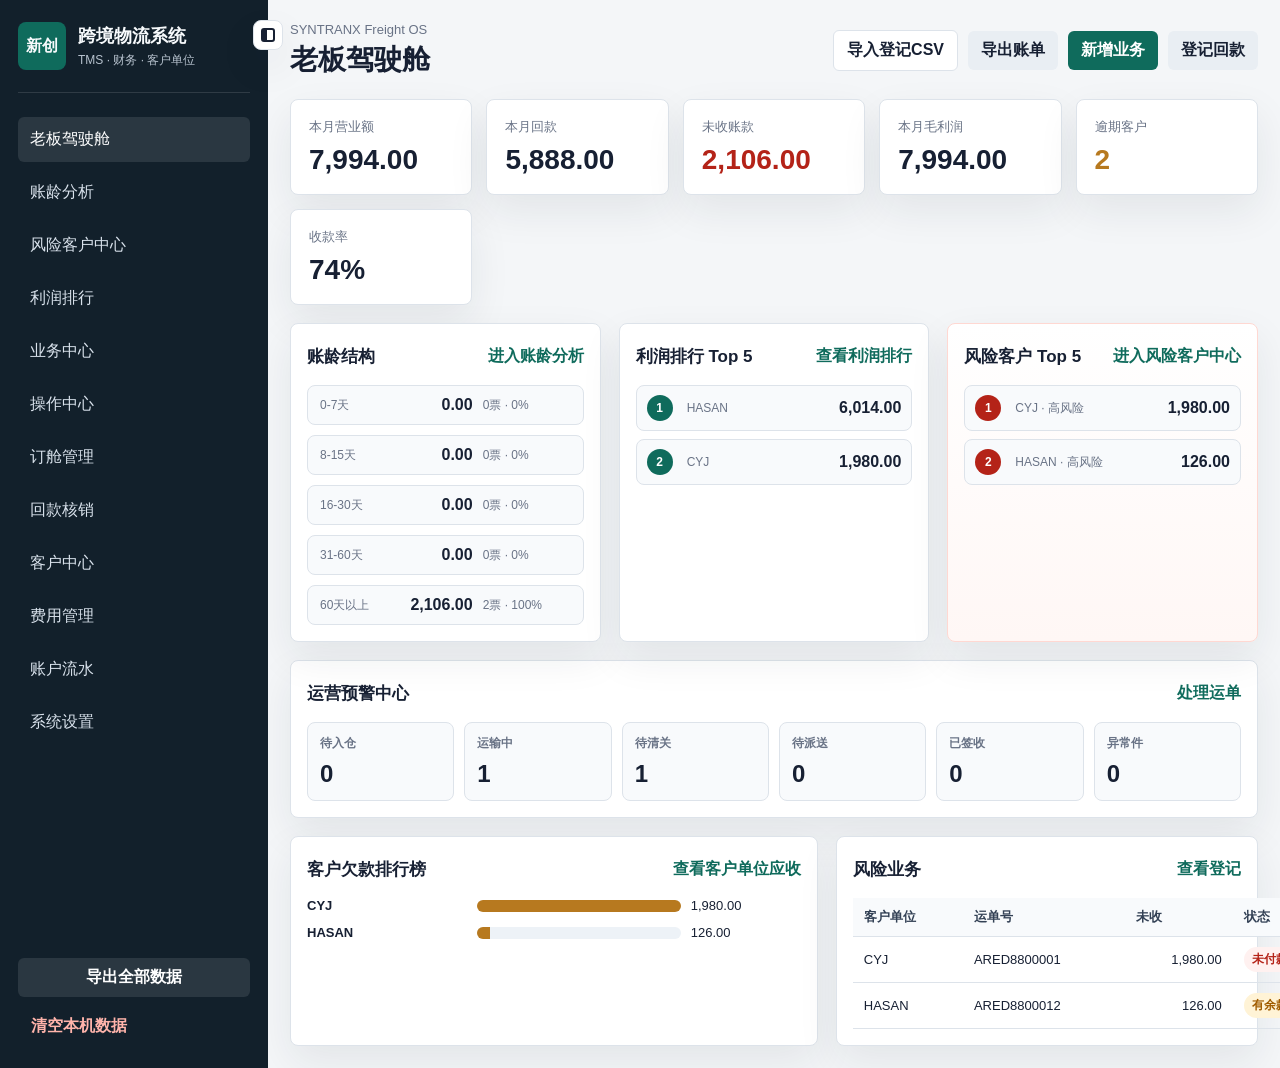
==== commit 65f09de9: "Add boss cockpit receivables insights" ====
--- a/index.html
+++ b/index.html
@@ -23,6 +23,15 @@
       <nav class="nav" aria-label="主导航">
         <button class="nav-item active" data-view="dashboard">
           <span>老板驾驶舱</span>
+        </button>
+        <button class="nav-item" data-view="aging">
+          <span>账龄分析</span>
+        </button>
+        <button class="nav-item" data-view="riskCustomers">
+          <span>风险客户中心</span>
+        </button>
+        <button class="nav-item" data-view="profitRank">
+          <span>利润排行</span>
         </button>
         <button class="nav-item" data-view="shipments">
           <span>业务中心</span>
@@ -91,6 +100,38 @@
             <span>本月毛利润</span>
             <strong id="totalProfit">0</strong>
           </article>
+          <article class="metric warn">
+            <span>逾期客户</span>
+            <strong id="overdueCustomerCount">0</strong>
+          </article>
+          <article class="metric">
+            <span>收款率</span>
+            <strong id="collectionRate">0%</strong>
+          </article>
+        </div>
+
+        <div class="cockpit-grid">
+          <section class="panel highlight-panel">
+            <div class="panel-head">
+              <h3>账龄结构</h3>
+              <button class="text-btn" data-jump="aging">进入账龄分析</button>
+            </div>
+            <div class="aging-strip" id="dashboardAgingStrip"></div>
+          </section>
+          <section class="panel highlight-panel">
+            <div class="panel-head">
+              <h3>利润排行 Top 5</h3>
+              <button class="text-btn" data-jump="profitRank">查看利润排行</button>
+            </div>
+            <div class="mini-rank" id="dashboardProfitRank"></div>
+          </section>
+          <section class="panel highlight-panel danger-panel">
+            <div class="panel-head">
+              <h3>风险客户 Top 5</h3>
+              <button class="text-btn" data-jump="riskCustomers">进入风险客户中心</button>
+            </div>
+            <div class="mini-rank" id="dashboardRiskCustomers"></div>
+          </section>
         </div>
 
         <section class="panel ops-panel">
@@ -128,6 +169,98 @@
                 <tbody id="openShipmentRows"></tbody>
               </table>
             </div>
+          </section>
+        </div>
+      </section>
+
+
+      <section class="view" id="agingView">
+        <div class="module-hero">
+          <div>
+            <p class="eyebrow">Receivable Aging</p>
+            <h3>账龄分析</h3>
+            <p>按未收账款生成 0-7 天、8-15 天、16-30 天、31-60 天、60 天以上账龄，帮助老板优先催收。</p>
+          </div>
+          <button class="secondary-btn" data-jump="customers">查看客户总账</button>
+        </div>
+        <div class="metrics-grid aging-metrics" id="agingBucketCards"></div>
+        <section class="panel">
+          <div class="panel-head">
+            <h3>账龄明细</h3>
+            <p class="form-hint">仅展示仍有未收金额的业务。</p>
+          </div>
+          <div class="table-wrap">
+            <table class="data-table aging-table">
+              <thead>
+                <tr>
+                  <th>账龄</th>
+                  <th>客户单位</th>
+                  <th>运单号</th>
+                  <th>业务日期</th>
+                  <th>应收</th>
+                  <th>已核销</th>
+                  <th>未收</th>
+                  <th>状态</th>
+                </tr>
+              </thead>
+              <tbody id="agingRows"></tbody>
+            </table>
+          </div>
+        </section>
+      </section>
+
+      <section class="view" id="riskCustomersView">
+        <div class="module-hero risk-hero">
+          <div>
+            <p class="eyebrow">Risk Customer Center</p>
+            <h3>风险客户中心</h3>
+            <p>综合未收金额、账龄、收款率与毛利，标记高风险、需跟进和低风险客户。</p>
+          </div>
+          <button class="secondary-btn" data-jump="aging">查看账龄</button>
+        </div>
+        <div class="risk-summary-grid" id="riskSummaryCards"></div>
+        <section class="panel">
+          <div class="panel-head">
+            <h3>风险客户清单</h3>
+            <p class="form-hint">点击客户名称可跳转到客户中心明细预览。</p>
+          </div>
+          <div class="table-wrap">
+            <table class="data-table risk-table">
+              <thead>
+                <tr>
+                  <th>客户单位</th>
+                  <th>风险等级</th>
+                  <th>未收</th>
+                  <th>最大账龄</th>
+                  <th>收款率</th>
+                  <th>毛利</th>
+                  <th>最后业务日期</th>
+                  <th>建议动作</th>
+                </tr>
+              </thead>
+              <tbody id="riskCustomerRows"></tbody>
+            </table>
+          </div>
+        </section>
+      </section>
+
+      <section class="view" id="profitRankView">
+        <div class="module-hero profit-hero">
+          <div>
+            <p class="eyebrow">Profit Ranking</p>
+            <h3>利润排行</h3>
+            <p>按客户与业务两个维度查看毛利贡献，快速识别优质客户和亏损业务。</p>
+          </div>
+          <button class="secondary-btn" data-jump="finance">查看费用管理</button>
+        </div>
+        <div class="profit-rank-grid">
+          <section class="panel">
+            <div class="panel-head"><h3>客户利润排行</h3></div>
+            <div id="customerProfitRank" class="rank-list"></div>
+          </section>
+          <section class="panel">
+            <div class="panel-head"><h3>业务利润排行</h3></div>
+            <div id="shipmentProfitRank" class="rank-list"></div>
           </section>
         </div>
       </section>
@@ -459,8 +592,10 @@
             <button class="secondary-btn" id="exportCustomerReceivableExcelBtn">导出Excel账单</button>
           </div>
         </div>
+        <div class="customer-upgrade-grid" id="customerUpgradeCards"></div>
         <div class="customer-section-head">
           <h3>未完成结算客户单位</h3>
+          <p class="form-hint">升级版客户中心：汇总账龄、收款率、风险与毛利，支持直接预览客户账单明细。</p>
         </div>
         <div class="table-wrap">
           <table class="data-table customer-ledger-table">
@@ -473,6 +608,9 @@
                 <th>已核销</th>
                 <th>未收</th>
                 <th>风险等级</th>
+                <th>最大账龄</th>
+                <th>收款率</th>
+                <th>毛利</th>
                 <th>最后业务日期</th>
               </tr>
             </thead>
@@ -497,6 +635,9 @@
                   <th>已核销</th>
                   <th>未收</th>
                   <th>结算状态</th>
+                  <th>最大账龄</th>
+                  <th>收款率</th>
+                  <th>毛利</th>
                   <th>最后业务日期</th>
                 </tr>
               </thead>
--- a/styles.css
+++ b/styles.css
@@ -2392,3 +2392,254 @@
     grid-template-columns: 1fr;
   }
 }
+
+/* Boss cockpit / receivables intelligence modules (front-end only) */
+.metrics-grid {
+  grid-template-columns: repeat(auto-fit, minmax(160px, 1fr));
+}
+
+.metric.warn strong {
+  color: var(--accent);
+}
+
+.cockpit-grid,
+.profit-rank-grid {
+  display: grid;
+  grid-template-columns: repeat(3, minmax(0, 1fr));
+  gap: 18px;
+  margin-bottom: 18px;
+}
+
+.profit-rank-grid {
+  grid-template-columns: repeat(2, minmax(0, 1fr));
+}
+
+.highlight-panel {
+  min-height: 210px;
+}
+
+.danger-panel {
+  border-color: #ffd8d2;
+  background: linear-gradient(180deg, #fff, #fff7f5);
+}
+
+.aging-strip {
+  display: grid;
+  gap: 10px;
+}
+
+.aging-segment,
+.mini-rank-row,
+.rank-item,
+.customer-upgrade-grid article,
+.risk-card {
+  border: 1px solid var(--line);
+  border-radius: 8px;
+  background: #f8fafc;
+}
+
+.aging-segment {
+  display: grid;
+  grid-template-columns: 72px minmax(0, 1fr) 88px;
+  align-items: center;
+  gap: 10px;
+  padding: 10px 12px;
+}
+
+.aging-segment span,
+.aging-segment em,
+.mini-rank-row span,
+.rank-item span,
+.customer-upgrade-grid span,
+.risk-card span,
+.aging-card em {
+  color: var(--muted);
+  font-size: 12px;
+  font-style: normal;
+}
+
+.aging-segment strong,
+.mini-rank-row strong,
+.rank-item em {
+  font-variant-numeric: tabular-nums;
+  text-align: right;
+}
+
+.mini-rank {
+  display: grid;
+  gap: 8px;
+}
+
+.mini-rank-row {
+  display: grid;
+  grid-template-columns: 30px minmax(0, 1fr) auto;
+  align-items: center;
+  gap: 10px;
+  padding: 9px 10px;
+}
+
+.mini-rank-row b,
+.rank-item b {
+  width: 26px;
+  height: 26px;
+  display: grid;
+  place-items: center;
+  border-radius: 999px;
+  background: var(--brand);
+  color: #fff;
+  font-size: 12px;
+}
+
+.mini-rank-row.danger b,
+.rank-item.negative b {
+  background: var(--danger);
+}
+
+.module-hero {
+  display: flex;
+  justify-content: space-between;
+  gap: 18px;
+  align-items: center;
+  margin-bottom: 18px;
+  padding: 22px;
+  border: 1px solid var(--line);
+  border-radius: 10px;
+  background: linear-gradient(135deg, #ffffff, #eef8f5);
+  box-shadow: var(--shadow);
+}
+
+.module-hero.risk-hero {
+  background: linear-gradient(135deg, #ffffff, #fff3ef);
+}
+
+.module-hero.profit-hero {
+  background: linear-gradient(135deg, #ffffff, #fff8e8);
+}
+
+.module-hero h3,
+.module-hero p {
+  margin: 0;
+}
+
+.module-hero h3 {
+  font-size: 26px;
+  margin-bottom: 6px;
+}
+
+.module-hero p:not(.eyebrow) {
+  max-width: 760px;
+  color: var(--muted);
+}
+
+.aging-metrics {
+  margin-bottom: 18px;
+}
+
+.aging-card em {
+  display: block;
+  margin-top: 8px;
+}
+
+.aging-table {
+  min-width: 980px;
+}
+
+.aging-pill {
+  display: inline-flex;
+  align-items: center;
+  padding: 4px 8px;
+  border-radius: 999px;
+  background: #eef8f5;
+  color: var(--brand-dark);
+  font-weight: 800;
+}
+
+.risk-summary-grid,
+.customer-upgrade-grid {
+  display: grid;
+  grid-template-columns: repeat(4, minmax(150px, 1fr));
+  gap: 14px;
+  margin-bottom: 18px;
+}
+
+.risk-card,
+.customer-upgrade-grid article {
+  padding: 16px;
+  background: #fff;
+  box-shadow: var(--shadow);
+}
+
+.risk-card.hot {
+  border-color: #ffc9c0;
+  background: var(--danger-soft);
+}
+
+.risk-card strong,
+.customer-upgrade-grid strong {
+  display: block;
+  margin-top: 8px;
+  font-size: 26px;
+}
+
+.risk-card em {
+  display: block;
+  margin-top: 6px;
+  color: var(--muted);
+  font-style: normal;
+}
+
+.risk-table {
+  min-width: 1120px;
+}
+
+.rank-list {
+  display: grid;
+  gap: 10px;
+}
+
+.rank-item {
+  display: grid;
+  grid-template-columns: 34px minmax(0, 1fr) auto;
+  align-items: center;
+  gap: 12px;
+  padding: 12px;
+  background: #fff;
+}
+
+.rank-item div {
+  display: grid;
+  gap: 4px;
+}
+
+.rank-item em {
+  color: var(--brand-dark);
+  font-style: normal;
+  font-weight: 900;
+}
+
+.rank-item.negative {
+  border-color: #ffd0ca;
+  background: #fff7f5;
+}
+
+.rank-item.negative em {
+  color: var(--danger);
+}
+
+.customer-ledger-table {
+  min-width: 1320px;
+}
+
+@media (max-width: 1180px) {
+  .cockpit-grid,
+  .profit-rank-grid,
+  .risk-summary-grid,
+  .customer-upgrade-grid {
+    grid-template-columns: 1fr;
+  }
+
+  .module-hero {
+    align-items: stretch;
+    flex-direction: column;
+  }
+}
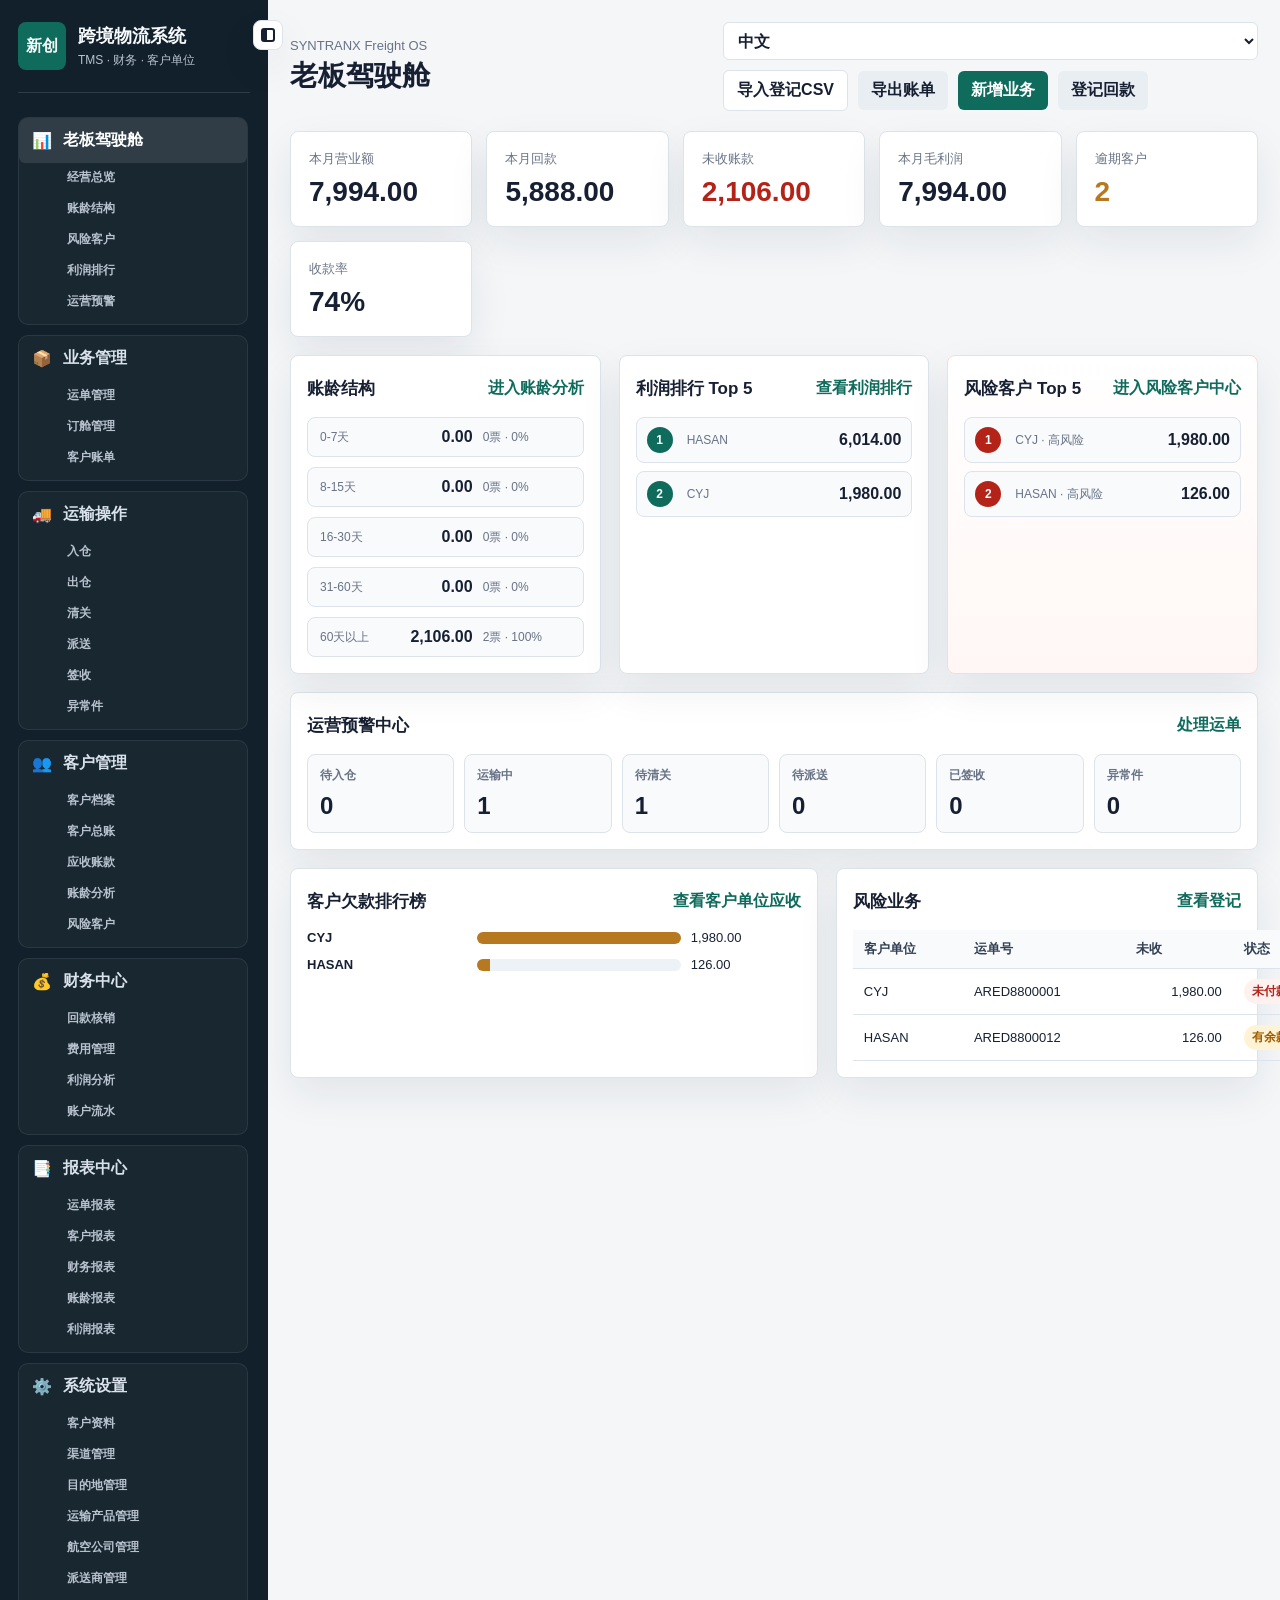
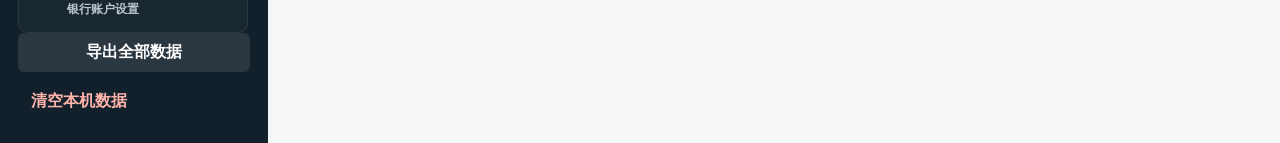
==== commit 64a0c2eb: "Develop Freight OS 3.2 UI" ====
--- a/index.html
+++ b/index.html
@@ -20,48 +20,40 @@
         </div>
       </div>
 
-      <nav class="nav" aria-label="主导航">
-        <button class="nav-item active" data-view="dashboard">
-          <span>老板驾驶舱</span>
-        </button>
-        <button class="nav-item" data-view="aging">
-          <span>账龄分析</span>
-        </button>
-        <button class="nav-item" data-view="riskCustomers">
-          <span>风险客户中心</span>
-        </button>
-        <button class="nav-item" data-view="profitRank">
-          <span>利润排行</span>
-        </button>
-        <button class="nav-item" data-view="shipments">
-          <span>业务中心</span>
-        </button>
-        <button class="nav-item" data-view="operations">
-          <span>操作中心</span>
-        </button>
-        <button class="nav-item" data-view="booking">
-          <span>订舱管理</span>
-        </button>
-        <button class="nav-item" data-view="payments">
-          <span>回款核销</span>
-        </button>
-        <button class="nav-item" data-view="customers">
-          <span>客户中心</span>
-        </button>
-        <button class="nav-item" data-view="finance">
-          <span>费用管理</span>
-        </button>
-        <button class="nav-item" data-view="accounts">
-          <span>账户流水</span>
-        </button>
-        <button class="nav-item" data-view="settings">
-          <span>系统设置</span>
-        </button>
+      <nav class="nav module-nav" aria-label="主导航">
+        <div class="nav-group">
+          <button class="nav-item active" data-view="dashboard"><span class="nav-icon">📊</span><span data-i18n="nav.dashboard">老板驾驶舱</span></button>
+          <div class="nav-sub"><button data-jump="dashboard" data-i18n="nav.overview">经营总览</button><button data-jump="aging" data-i18n="nav.aging">账龄结构</button><button data-jump="riskCustomers" data-i18n="nav.riskCustomers">风险客户</button><button data-jump="profitRank" data-i18n="nav.profitRank">利润排行</button><button data-jump="dashboard" data-i18n="nav.opsAlerts">运营预警</button></div>
+        </div>
+        <div class="nav-group">
+          <button class="nav-item" data-view="shipments"><span class="nav-icon">📦</span><span data-i18n="nav.business">业务管理</span></button>
+          <div class="nav-sub"><button data-jump="shipments" data-i18n="nav.shipments">运单管理</button><button data-jump="booking" data-i18n="nav.booking">订舱管理</button><button data-jump="customers" data-i18n="nav.customerBills">客户账单</button></div>
+        </div>
+        <div class="nav-group">
+          <button class="nav-item" data-view="operations"><span class="nav-icon">🚚</span><span data-i18n="nav.transport">运输操作</span></button>
+          <div class="nav-sub"><button data-jump="operations" data-i18n="nav.inbound">入仓</button><button data-jump="operations" data-i18n="nav.outbound">出仓</button><button data-jump="operations" data-i18n="nav.customs">清关</button><button data-jump="operations" data-i18n="nav.delivery">派送</button><button data-jump="operations" data-i18n="nav.pod">签收</button><button data-jump="operations" data-i18n="nav.exceptions">异常件</button></div>
+        </div>
+        <div class="nav-group">
+          <button class="nav-item" data-view="customers"><span class="nav-icon">👥</span><span data-i18n="nav.customerMgmt">客户管理</span></button>
+          <div class="nav-sub"><button data-jump="settings" data-i18n="nav.customerProfiles">客户档案</button><button data-jump="customers" data-i18n="nav.customerLedger">客户总账</button><button data-jump="customers" data-i18n="nav.receivables">应收账款</button><button data-jump="aging" data-i18n="nav.agingAnalysis">账龄分析</button><button data-jump="riskCustomers" data-i18n="nav.riskCustomers">风险客户</button></div>
+        </div>
+        <div class="nav-group">
+          <button class="nav-item" data-view="payments"><span class="nav-icon">💰</span><span data-i18n="nav.financeCenter">财务中心</span></button>
+          <div class="nav-sub"><button data-jump="payments" data-i18n="nav.paymentApply">回款核销</button><button data-jump="finance" data-i18n="nav.expenseMgmt">费用管理</button><button data-jump="profitRank" data-i18n="nav.profitAnalysis">利润分析</button><button data-jump="accounts" data-i18n="nav.accountFlow">账户流水</button></div>
+        </div>
+        <div class="nav-group">
+          <button class="nav-item" data-view="profitRank"><span class="nav-icon">📑</span><span data-i18n="nav.reports">报表中心</span></button>
+          <div class="nav-sub"><button data-jump="shipments" data-i18n="nav.shipmentReport">运单报表</button><button data-jump="customers" data-i18n="nav.customerReport">客户报表</button><button data-jump="finance" data-i18n="nav.financeReport">财务报表</button><button data-jump="aging" data-i18n="nav.agingReport">账龄报表</button><button data-jump="profitRank" data-i18n="nav.profitReport">利润报表</button></div>
+        </div>
+        <div class="nav-group">
+          <button class="nav-item" data-view="settings"><span class="nav-icon">⚙️</span><span data-i18n="nav.settings">系统设置</span></button>
+          <div class="nav-sub"><button data-jump="settings" data-i18n="nav.customerData">客户资料</button><button data-jump="settings" data-i18n="nav.channelMgmt">渠道管理</button><button data-jump="settings" data-i18n="nav.destinationMgmt">目的地管理</button><button data-jump="settings" data-i18n="nav.productMgmt">运输产品管理</button><button data-jump="booking" data-i18n="nav.airlineMgmt">航空公司管理</button><button data-jump="settings" data-i18n="nav.deliveryVendorMgmt">派送商管理</button><button data-jump="accounts" data-i18n="nav.bankSettings">银行账户设置</button></div>
+        </div>
       </nav>
 
       <div class="sidebar-footer">
-        <button class="ghost-btn" id="exportAllBtn">导出全部数据</button>
-        <button class="danger-link" id="resetDemoBtn">清空本机数据</button>
+        <button class="ghost-btn" id="exportAllBtn" data-i18n="btn.exportAll">导出全部数据</button>
+        <button class="danger-link" id="resetDemoBtn" data-i18n="btn.clearLocal">清空本机数据</button>
       </div>
     </aside>
 
@@ -71,14 +63,14 @@
           <p class="eyebrow">SYNTRANX Freight OS</p>
           <h2 id="viewTitle">老板驾驶舱</h2>
         </div>
-        <div class="top-actions">
+        <div class="top-actions"><select id="languageSelect" class="language-select" aria-label="Language"><option value="zh">中文</option><option value="en">English</option></select>
           <label class="file-import">
-            导入登记CSV
+            <span data-i18n="btn.importCsv">导入登记CSV</span>
             <input type="file" id="shipmentImport" accept=".csv,text/csv">
           </label>
-          <button class="secondary-btn" id="statementBtn">导出账单</button>
-          <button class="primary-btn" id="quickShipmentBtn">新增业务</button>
-          <button class="secondary-btn" id="quickPaymentBtn">登记回款</button>
+          <button class="secondary-btn" id="statementBtn" data-i18n="btn.exportStatement">导出账单</button>
+          <button class="primary-btn" id="quickShipmentBtn" data-i18n="btn.newShipment">新增业务</button>
+          <button class="secondary-btn" id="quickPaymentBtn" data-i18n="btn.newPayment">登记回款</button>
         </div>
       </header>
 
@@ -445,70 +437,50 @@
       <section class="view" id="bookingView">
         <section class="entry-panel booking-center">
           <div class="panel-head">
-            <h3>订舱中心</h3>
-            <span class="panel-note">普空运订舱资料、舱位状态、预估应收应付统一登记。</span>
-          </div>
-          <div class="booking-summary">
-            <div><span>订舱票数</span><strong id="bookingCount">0</strong></div>
-            <div><span>订舱件数</span><strong id="bookingCtn">0</strong></div>
-            <div><span>订舱重量</span><strong id="bookingWeight">0.00</strong></div>
-            <div><span>预估毛利</span><strong id="bookingProfit">0.00</strong></div>
-          </div>
+            <div><h3 data-i18n="booking.title">订舱管理</h3><span class="panel-note" data-i18n="booking.subtitle">订舱资料、舱位状态、预估应收应付与运价入口统一管理。</span></div>
+            <button type="button" class="secondary-btn small" data-jump="ratePanel" data-i18n="booking.rateEntry">运价管理入口</button>
+          </div>
+          <div class="booking-summary kpi-grid">
+            <div><span data-i18n="booking.kpiToday">今日订舱票数</span><strong id="bookingTodayCount">0</strong></div>
+            <div><span data-i18n="booking.kpiWeek">本周订舱票数</span><strong id="bookingWeekCount">0</strong></div>
+            <div><span data-i18n="booking.kpiPending">待确认订舱</span><strong id="bookingPendingCount">0</strong></div>
+            <div><span data-i18n="booking.kpiReleased">已放舱</span><strong id="bookingReleasedCount">0</strong></div>
+            <div><span data-i18n="booking.kpiDeparted">已起飞</span><strong id="bookingDepartedCount">0</strong></div>
+            <div><span data-i18n="booking.kpiProfit">预计毛利</span><strong id="bookingProfit">0.00</strong></div>
+          </div>
+          <div class="booking-status-board" id="bookingStatusBoard"></div>
+          <div class="section-title"><h4 data-i18n="booking.quickForm">快速订舱表单</h4></div>
           <form id="bookingForm" class="quick-grid booking-grid">
-            <label>订舱日期<input name="date" type="date"></label>
-            <label>客户单位<input name="customer" list="customerList" placeholder="例如：MVW"></label>
-            <label>航空公司<input name="airline" placeholder="例如：EK / QR / SV"></label>
-            <label>订舱代理<input name="agent" placeholder="例如：货站/代理名称"></label>
-            <label>航班号<input name="flightNo" placeholder="例如：EK363"></label>
-            <label>主单号/提单号<input name="masterNo" list="masterNoList"></label>
-            <label>起飞机场<input name="originAirport" placeholder="例如：CAN"></label>
-            <label>目的机场<input name="destinationAirport" placeholder="例如：DXB"></label>
-            <label>预计起飞<input name="etd" type="date"></label>
-            <label>预计到达<input name="eta" type="date"></label>
-            <label>订舱件数<input name="ctn" type="number" step="1" min="0"></label>
-            <label>订舱重量<input name="weight" type="number" step="0.01" min="0"></label>
-            <label>订舱体积重<input name="volumeWeight" type="number" step="0.01" min="0"></label>
-            <label>应收预估<input name="receivable" type="number" step="0.01" min="0"></label>
-            <label>应付预估<input name="payable" type="number" step="0.01" min="0"></label>
-            <label>订舱状态<select name="status">
-              <option>待订舱</option>
-              <option>已订舱</option>
-              <option>已交货站</option>
-              <option>已起飞</option>
-              <option>已到港</option>
-              <option>异常</option>
-            </select></label>
-            <label>备注<input name="note"></label>
-            <button class="primary-btn" type="submit">保存订舱</button>
+            <label><span data-i18n="field.bookingDate">订舱日期</span><input name="date" type="date"></label>
+            <label><span data-i18n="field.customer">客户单位</span><input name="customer" list="customerList" placeholder="例如：MVW"></label>
+            <label><span data-i18n="field.airline">航空公司</span><input name="airline" placeholder="例如：EK / QR / SV"></label>
+            <label><span data-i18n="field.agent">订舱代理</span><input name="agent" placeholder="例如：货站/代理名称"></label>
+            <label><span data-i18n="field.flightNo">航班号</span><input name="flightNo" placeholder="例如：EK363"></label>
+            <label><span data-i18n="field.masterNo">主单号/提单号</span><input name="masterNo" list="masterNoList"></label>
+            <label><span data-i18n="field.originAirport">起飞机场</span><input name="originAirport" placeholder="例如：CAN"></label>
+            <label><span data-i18n="field.destinationAirport">目的机场</span><input name="destinationAirport" placeholder="例如：DXB"></label>
+            <label><span data-i18n="field.etd">预计起飞</span><input name="etd" type="date"></label>
+            <label><span data-i18n="field.eta">预计到达</span><input name="eta" type="date"></label>
+            <label><span data-i18n="field.ctn">件数</span><input name="ctn" type="number" step="1" min="0"></label>
+            <label><span data-i18n="field.weight">重量</span><input name="weight" type="number" step="0.01" min="0"></label>
+            <label><span data-i18n="field.volumeWeight">体积重</span><input name="volumeWeight" type="number" step="0.01" min="0"></label>
+            <label><span data-i18n="field.receivableEst">应收预估</span><input name="receivable" type="number" step="0.01" min="0"></label>
+            <label><span data-i18n="field.payableEst">应付预估</span><input name="payable" type="number" step="0.01" min="0"></label>
+            <label><span data-i18n="field.profitEst">毛利预估</span><input name="profitPreview" type="number" step="0.01" readonly></label>
+            <label><span data-i18n="field.status">状态</span><select name="status"></select></label>
+            <label><span data-i18n="field.releaseNo">放舱号</span><input name="releaseNo"></label>
+            <label><span data-i18n="field.sales">业务员</span><input name="sales"></label>
+            <label><span data-i18n="field.note">备注</span><input name="note"></label>
+            <button class="primary-btn" type="submit" data-i18n="btn.saveBooking">保存订舱</button>
           </form>
-          <div class="table-wrap compact-op-table">
-            <table class="data-table booking-table">
-              <thead>
-                <tr>
-                  <th>订舱日期</th>
-                  <th>客户单位</th>
-                  <th>航空公司</th>
-                  <th>订舱代理</th>
-                  <th>航班号</th>
-                  <th>主单号/提单号</th>
-                  <th>起飞机场</th>
-                  <th>目的机场</th>
-                  <th>预计起飞</th>
-                  <th>预计到达</th>
-                  <th>件数</th>
-                  <th>重量</th>
-                  <th>体积重</th>
-                  <th>应收预估</th>
-                  <th>应付预估</th>
-                  <th>毛利预估</th>
-                  <th>状态</th>
-                  <th>备注</th>
-                  <th></th>
-                </tr>
-              </thead>
-              <tbody id="bookingRows"></tbody>
-            </table>
-          </div>
+          <div class="section-title"><h4 data-i18n="booking.records">订舱记录表</h4></div>
+          <div class="table-wrap compact-op-table"><table class="data-table booking-table"><thead><tr id="bookingTableHead"></tr></thead><tbody id="bookingRows"></tbody></table></div>
+          <section class="rate-panel" id="ratePanel">
+            <div class="section-title"><h4 data-i18n="booking.rateTitle">运价管理入口</h4><p data-i18n="booking.rateHint">当前 Sprint 仅提供基础结构，后续可扩展为报价系统。</p></div>
+            <div class="quick-grid rate-grid">
+              <label><span data-i18n="field.airline">航空公司</span><input placeholder="EK / QR / SV"></label><label><span data-i18n="field.originAirport">起飞机场</span><input placeholder="CAN"></label><label><span data-i18n="field.destinationAirport">目的机场</span><input placeholder="DXB"></label><label><span data-i18n="field.unitPrice">单价</span><input type="number" step="0.01"></label><label><span data-i18n="field.currency">币种</span><select><option>RMB</option><option>USD</option><option>AED</option></select></label><label><span data-i18n="field.validUntil">有效期</span><input type="date"></label><label><span data-i18n="field.note">备注</span><input></label>
+            </div>
+          </section>
         </section>
       </section>
 
@@ -965,13 +937,15 @@
         <label>USD汇率<input name="usdRate" type="number" step="0.0001" min="0"></label>
         <label class="wide">备注<input name="note"></label>
       </div>
-      <details class="detail-section">
-        <summary>货物明细</summary>
-        <div class="detail-actions">
-          <button type="button" class="secondary-btn small" id="shipmentDetailTrackBtn">轨迹</button>
-          <button type="button" class="secondary-btn small" id="shipmentDetailPodBtn">签收单</button>
-          <button type="button" class="secondary-btn small" id="exportCargoPdfBtn">导出入仓纸PDF</button>
-          <button type="button" class="secondary-btn small" id="exportCargoExcelBtn">导出入仓纸Excel</button>
+      <section class="detail-section">
+        <div class="detail-tabs" role="tablist" aria-label="详细录入附加信息">
+          <button type="button" class="detail-tab active" aria-selected="true">货物明细</button>
+          <button type="button" class="detail-tab" id="shipmentDetailTrackBtn">轨迹</button>
+          <button type="button" class="detail-tab" id="shipmentDetailPodBtn">签收单</button>
+          <div class="detail-actions">
+            <button type="button" class="secondary-btn small" id="exportCargoPdfBtn">导出入仓纸PDF</button>
+            <button type="button" class="secondary-btn small" id="exportCargoExcelBtn">导出入仓纸Excel</button>
+          </div>
         </div>
         <div class="form-grid detail-grid">
           <label>入仓单号/编码序列号<input name="cargoEntryNo"></label>
@@ -1008,7 +982,7 @@
             </div>
           </details>
         </div>
-      </details>
+      </section>
       <section class="cost-section receivable-section">
         <div class="cost-head">
           <h4>卖价/应收明细</h4>
--- a/styles.css
+++ b/styles.css
@@ -1999,9 +1999,17 @@
   padding-top: 12px;
 }
 
-.detail-section summary {
+.detail-tabs {
+  display: flex;
+  align-items: center;
+  flex-wrap: wrap;
+  gap: 8px;
+}
+
+.detail-tab {
   display: inline-flex;
   align-items: center;
+  justify-content: center;
   min-height: 36px;
   padding: 7px 12px;
   border: 1px solid var(--line);
@@ -2012,6 +2020,12 @@
   font-weight: 800;
   cursor: pointer;
   user-select: none;
+}
+
+.detail-tab.active {
+  background: rgba(15, 107, 92, 0.1);
+  border-color: var(--brand);
+  color: var(--brand);
 }
 
 .detail-grid {
@@ -2085,33 +2099,10 @@
 
 .detail-actions {
   display: inline-flex;
-  width: calc(100% - 108px);
-  vertical-align: top;
   align-items: center;
   justify-content: flex-start;
   gap: 8px;
-  margin-top: 0;
-  margin-left: 10px;
-}
-
-#shipmentDetailTrackBtn,
-#shipmentDetailPodBtn {
-  display: inline-flex;
-  align-items: center;
-  justify-content: center;
-  min-height: 36px;
-  padding: 7px 12px;
-  border: 1px solid var(--line);
-  border-radius: 6px;
-  background: #f8fafc;
-  color: var(--brand-dark);
-  font-size: 13px;
-  font-weight: 800;
-  box-shadow: none;
-}
-
-#shipmentDetailPodBtn {
-  margin-right: auto;
+  margin-left: auto;
 }
 
 .cargo-line-row + .cargo-line-row {
@@ -2643,3 +2634,165 @@
     flex-direction: column;
   }
 }
+
+/* Freight OS 3.2 module navigation and booking management */
+.module-nav {
+  gap: 10px;
+  overflow-y: auto;
+  padding-right: 2px;
+}
+
+.nav-group {
+  border: 1px solid rgba(255, 255, 255, 0.08);
+  border-radius: 10px;
+  background: rgba(255, 255, 255, 0.03);
+  overflow: hidden;
+}
+
+.nav-item {
+  width: 100%;
+  display: flex;
+  align-items: center;
+  gap: 10px;
+  font-weight: 800;
+}
+
+.nav-icon {
+  width: 22px;
+  text-align: center;
+  flex: 0 0 22px;
+}
+
+.nav-sub {
+  display: grid;
+  gap: 2px;
+  padding: 0 8px 8px 40px;
+}
+
+.nav-sub button {
+  border: 0;
+  background: transparent;
+  color: #b7c2ce;
+  text-align: left;
+  border-radius: 6px;
+  padding: 6px 8px;
+  font-size: 12px;
+  font-weight: 650;
+}
+
+.nav-sub button:hover {
+  background: rgba(255, 255, 255, 0.08);
+  color: #fff;
+}
+
+.language-select {
+  min-height: 38px;
+  border: 1px solid var(--line);
+  border-radius: 6px;
+  padding: 8px 10px;
+  background: #fff;
+  font-weight: 700;
+}
+
+.app-shell.sidebar-collapsed .nav-sub,
+.app-shell.sidebar-collapsed .nav-item span:not(.nav-icon) {
+  display: none;
+}
+
+.app-shell.sidebar-collapsed .nav-item {
+  justify-content: center;
+}
+
+.app-shell.sidebar-collapsed .nav-item::before {
+  content: none;
+}
+
+.booking-summary.kpi-grid {
+  grid-template-columns: repeat(6, minmax(130px, 1fr));
+}
+
+.booking-status-board {
+  display: grid;
+  grid-template-columns: repeat(7, minmax(110px, 1fr));
+  gap: 10px;
+  margin: 12px 0 18px;
+}
+
+.booking-status-board article {
+  border: 1px solid var(--line);
+  border-left: 4px solid var(--brand);
+  border-radius: 8px;
+  background: #fff;
+  padding: 12px;
+}
+
+.booking-status-board span {
+  display: block;
+  color: var(--muted);
+  font-size: 12px;
+  font-weight: 800;
+}
+
+.booking-status-board strong {
+  display: block;
+  margin-top: 6px;
+  font-size: 24px;
+}
+
+.section-title {
+  display: flex;
+  justify-content: space-between;
+  align-items: end;
+  gap: 12px;
+  margin: 18px 0 10px;
+}
+
+.section-title h4,
+.section-title p {
+  margin: 0;
+}
+
+.section-title p {
+  color: var(--muted);
+  font-size: 12px;
+  font-weight: 650;
+}
+
+.rate-panel {
+  margin-top: 16px;
+  padding: 14px;
+  border: 1px dashed var(--line);
+  border-radius: 10px;
+  background: #f8fafc;
+}
+
+.rate-grid {
+  grid-template-columns: repeat(7, minmax(120px, 1fr));
+}
+
+.booking-actions {
+  display: flex;
+  gap: 4px;
+  flex-wrap: wrap;
+  min-width: 160px;
+}
+
+.booking-actions button {
+  border: 1px solid var(--line);
+  border-radius: 5px;
+  background: #fff;
+  padding: 4px 6px;
+  font-size: 12px;
+}
+
+.booking-actions .danger-action {
+  color: var(--danger);
+}
+
+@media (max-width: 1200px) {
+  .booking-summary.kpi-grid,
+  .booking-status-board,
+  .rate-grid {
+    grid-template-columns: repeat(2, minmax(140px, 1fr));
+  }
+}
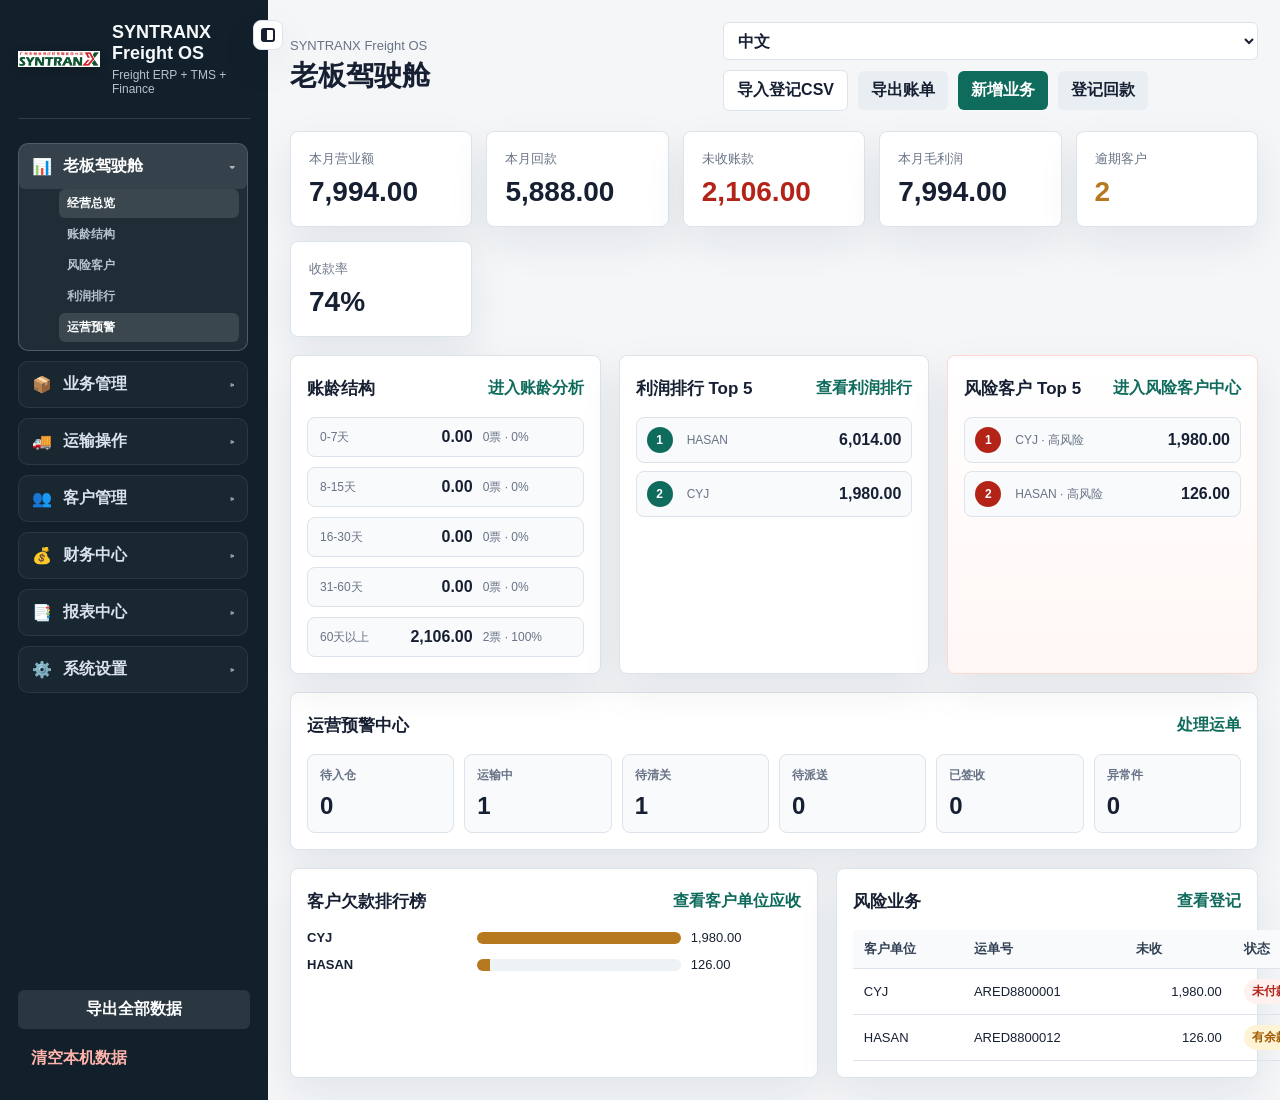
==== commit ef017089: "Use official SYNTRANX logo in brand" ====
--- a/index.html
+++ b/index.html
@@ -13,10 +13,10 @@
         <span></span>
       </button>
       <div class="brand">
-        <div class="brand-mark">新创</div>
+        <img class="brand-logo" src="assets/syntranx-logo-cropped.png" alt="SYNTRANX official logo">
         <div>
-          <h1>跨境物流系统</h1>
-          <p>TMS · 财务 · 客户单位</p>
+          <h1>SYNTRANX Freight OS</h1>
+          <p>Freight ERP + TMS + Finance</p>
         </div>
       </div>
 
@@ -190,7 +190,8 @@
                   <th>运单号</th>
                   <th>业务日期</th>
                   <th>应收</th>
-                  <th>已核销</th>
+                  <th>真实回款</th>
+                  <th>核销调整</th>
                   <th>未收</th>
                   <th>状态</th>
                 </tr>
@@ -266,6 +267,7 @@
           <form id="quickShipmentForm" class="quick-grid">
             <label>日期<input name="date" type="date" required></label>
             <label>客户单位<input name="customer" list="customerList" required placeholder="必填"></label>
+            <div class="credit-risk-alert" data-credit-risk-alert hidden>该客户存在信用风险，请老板确认后继续放货。</div>
             <label>客户地址<input name="customerAddress"></label>
             <label>收货人电话<input name="receiverPhone"></label>
             <label>唛头<input name="mark" list="markList"></label>
@@ -573,17 +575,17 @@
           <table class="data-table customer-ledger-table">
             <thead>
               <tr>
-                <th>客户单位</th>
-                <th>票数</th>
-                <th>总应收</th>
-                <th>应收币种</th>
-                <th>已核销</th>
-                <th>未收</th>
-                <th>风险等级</th>
+                <th>客户名称</th>
+                <th>客户等级</th>
+                <th>信用额度</th>
+                <th>当前未收</th>
+                <th>可用额度</th>
                 <th>最大账龄</th>
                 <th>收款率</th>
-                <th>毛利</th>
-                <th>最后业务日期</th>
+                <th>风险等级</th>
+                <th>暂停放货</th>
+                <th>核销调整</th>
+                <th>实际可回收毛利</th>
               </tr>
             </thead>
             <tbody id="customerRows"></tbody>
@@ -600,17 +602,17 @@
             <table class="data-table customer-ledger-table">
               <thead>
                 <tr>
-                  <th>客户单位</th>
-                  <th>票数</th>
-                  <th>总应收</th>
-                  <th>应收币种</th>
-                  <th>已核销</th>
-                  <th>未收</th>
-                  <th>结算状态</th>
+                  <th>客户名称</th>
+                  <th>客户等级</th>
+                  <th>信用额度</th>
+                  <th>当前未收</th>
+                  <th>可用额度</th>
                   <th>最大账龄</th>
                   <th>收款率</th>
-                  <th>毛利</th>
-                  <th>最后业务日期</th>
+                  <th>结算状态</th>
+                  <th>暂停放货</th>
+                  <th>核销调整</th>
+                  <th>实际可回收毛利</th>
                 </tr>
               </thead>
               <tbody id="completedCustomerRows"></tbody>
@@ -643,7 +645,8 @@
                   <th>计费重</th>
                   <th>卖价</th>
                   <th>应收</th>
-                  <th>已核销</th>
+                  <th>真实回款</th>
+                  <th>核销调整</th>
                   <th>未收</th>
                   <th>状态</th>
                 </tr>
@@ -824,11 +827,13 @@
               <table class="data-table">
                 <thead>
                   <tr>
-                    <th>唛头</th>
-                    <th>发货人</th>
-                    <th>收货人</th>
+                    <th>客户名称</th>
+                    <th>简称</th>
+                    <th>联系人</th>
                     <th>电话</th>
-                    <th>地址/备注</th>
+                    <th>等级/额度</th>
+                    <th>账期/风险</th>
+                    <th>暂停放货</th>
                     <th></th>
                   </tr>
                 </thead>
@@ -908,6 +913,7 @@
       <div class="form-grid">
         <label>录单日期<input name="date" type="date" required></label>
         <label>客户单位<input name="customer" list="customerList" required placeholder="必填"></label>
+        <div class="credit-risk-alert wide" data-credit-risk-alert hidden>该客户存在信用风险，请老板确认后继续放货。</div>
         <label>客户地址<input name="customerAddress"></label>
         <label>收货人电话<input name="receiverPhone"></label>
         <label>入仓号/唛头<input name="mark" list="markList"></label>
@@ -1175,13 +1181,22 @@
         <h3>客户单位资料</h3>
         <button type="button" class="icon-btn" data-close="customerDialog">×</button>
       </div>
-      <div class="form-grid">
-        <label>唛头<input name="mark"></label>
+      <div class="form-grid customer-credit-grid">
+        <label>客户名称<input name="customerName" required></label>
+        <label>客户简称<input name="shortName"></label>
+        <label>联系人<input name="contact"></label>
+        <label>电话<input name="phone"></label>
+        <label>邮箱<input name="email" type="email"></label>
+        <label>国家/地区<input name="countryRegion"></label>
+        <label>客户等级<select name="customerGrade"><option>A</option><option>B</option><option>C</option><option>D</option></select></label>
+        <label>信用额度<input name="creditLimit" type="number" step="0.01" min="0"></label>
+        <label>账期天数<input name="creditDays" type="number" step="1" min="0"></label>
+        <label>风险等级<select name="manualRiskLevel"><option>正常</option><option>关注</option><option>高风险</option><option>黑名单</option></select></label>
+        <label class="checkbox-field"><input name="holdShipment" type="checkbox" value="1"> 是否暂停放货</label>
+        <label>唛头/旧简称<input name="mark"></label>
         <label>发货人<input name="shipper"></label>
-        <label>发货人电话<input name="shipperPhone"></label>
         <label>收货人<input name="receiver"></label>
-        <label>收货人电话<input name="receiverPhone"></label>
-        <label class="wide">地址/备注<input name="address"></label>
+        <label class="wide">备注/地址<input name="address"></label>
       </div>
       <input name="id" type="hidden">
       <div class="modal-actions">
--- a/styles.css
+++ b/styles.css
@@ -88,14 +88,11 @@
   border-bottom: 1px solid rgba(255, 255, 255, 0.12);
 }
 
-.brand-mark {
-  width: 48px;
-  height: 48px;
-  display: grid;
-  place-items: center;
-  border-radius: 8px;
-  background: var(--brand);
-  font-weight: 800;
+.brand-logo {
+  width: 82px;
+  height: 34px;
+  object-fit: contain;
+  flex: 0 0 auto;
 }
 
 .brand h1,
@@ -140,15 +137,15 @@
   padding-bottom: 16px;
 }
 
-.app-shell.sidebar-collapsed .brand > div:not(.brand-mark),
+.app-shell.sidebar-collapsed .brand > div,
 .app-shell.sidebar-collapsed .nav-item span,
 .app-shell.sidebar-collapsed .sidebar-footer {
   display: none;
 }
 
-.app-shell.sidebar-collapsed .brand-mark {
+.app-shell.sidebar-collapsed .brand-logo {
   width: 46px;
-  height: 46px;
+  height: 24px;
 }
 
 .app-shell.sidebar-collapsed .nav {
@@ -2796,3 +2793,73 @@
     grid-template-columns: repeat(2, minmax(140px, 1fr));
   }
 }
+
+/* Freight OS 3.3 refinements */
+.brand-logo {
+  filter: drop-shadow(0 2px 4px rgba(0, 0, 0, 0.18));
+}
+
+.module-nav .nav-group .nav-sub {
+  display: none;
+}
+
+.module-nav .nav-group.expanded .nav-sub {
+  display: grid;
+}
+
+.module-nav .nav-group.current {
+  border-color: rgba(255, 255, 255, 0.22);
+  background: rgba(255, 255, 255, 0.06);
+}
+
+.nav-sub button.active {
+  background: rgba(255, 255, 255, 0.12);
+  color: #fff;
+}
+
+.nav-item::after {
+  content: "▸";
+  margin-left: auto;
+  opacity: 0.6;
+  font-size: 12px;
+}
+
+.nav-group.expanded > .nav-item::after {
+  content: "▾";
+}
+
+.credit-risk-alert {
+  grid-column: 1 / -1;
+  border: 1px solid #f5a524;
+  border-left: 4px solid #b7791f;
+  background: #fff8e6;
+  color: #7a4b00;
+  border-radius: 8px;
+  padding: 10px 12px;
+  font-weight: 800;
+}
+
+.checkbox-field {
+  display: flex;
+  align-items: center;
+  gap: 8px;
+  min-height: 44px;
+}
+
+.checkbox-field input {
+  width: auto;
+}
+
+.customer-credit-grid {
+  grid-template-columns: repeat(3, minmax(180px, 1fr));
+}
+
+.danger-text {
+  color: var(--danger);
+  font-weight: 800;
+}
+
+.metric.offset strong,
+.offset-summary-box strong {
+  color: #b7791f;
+}
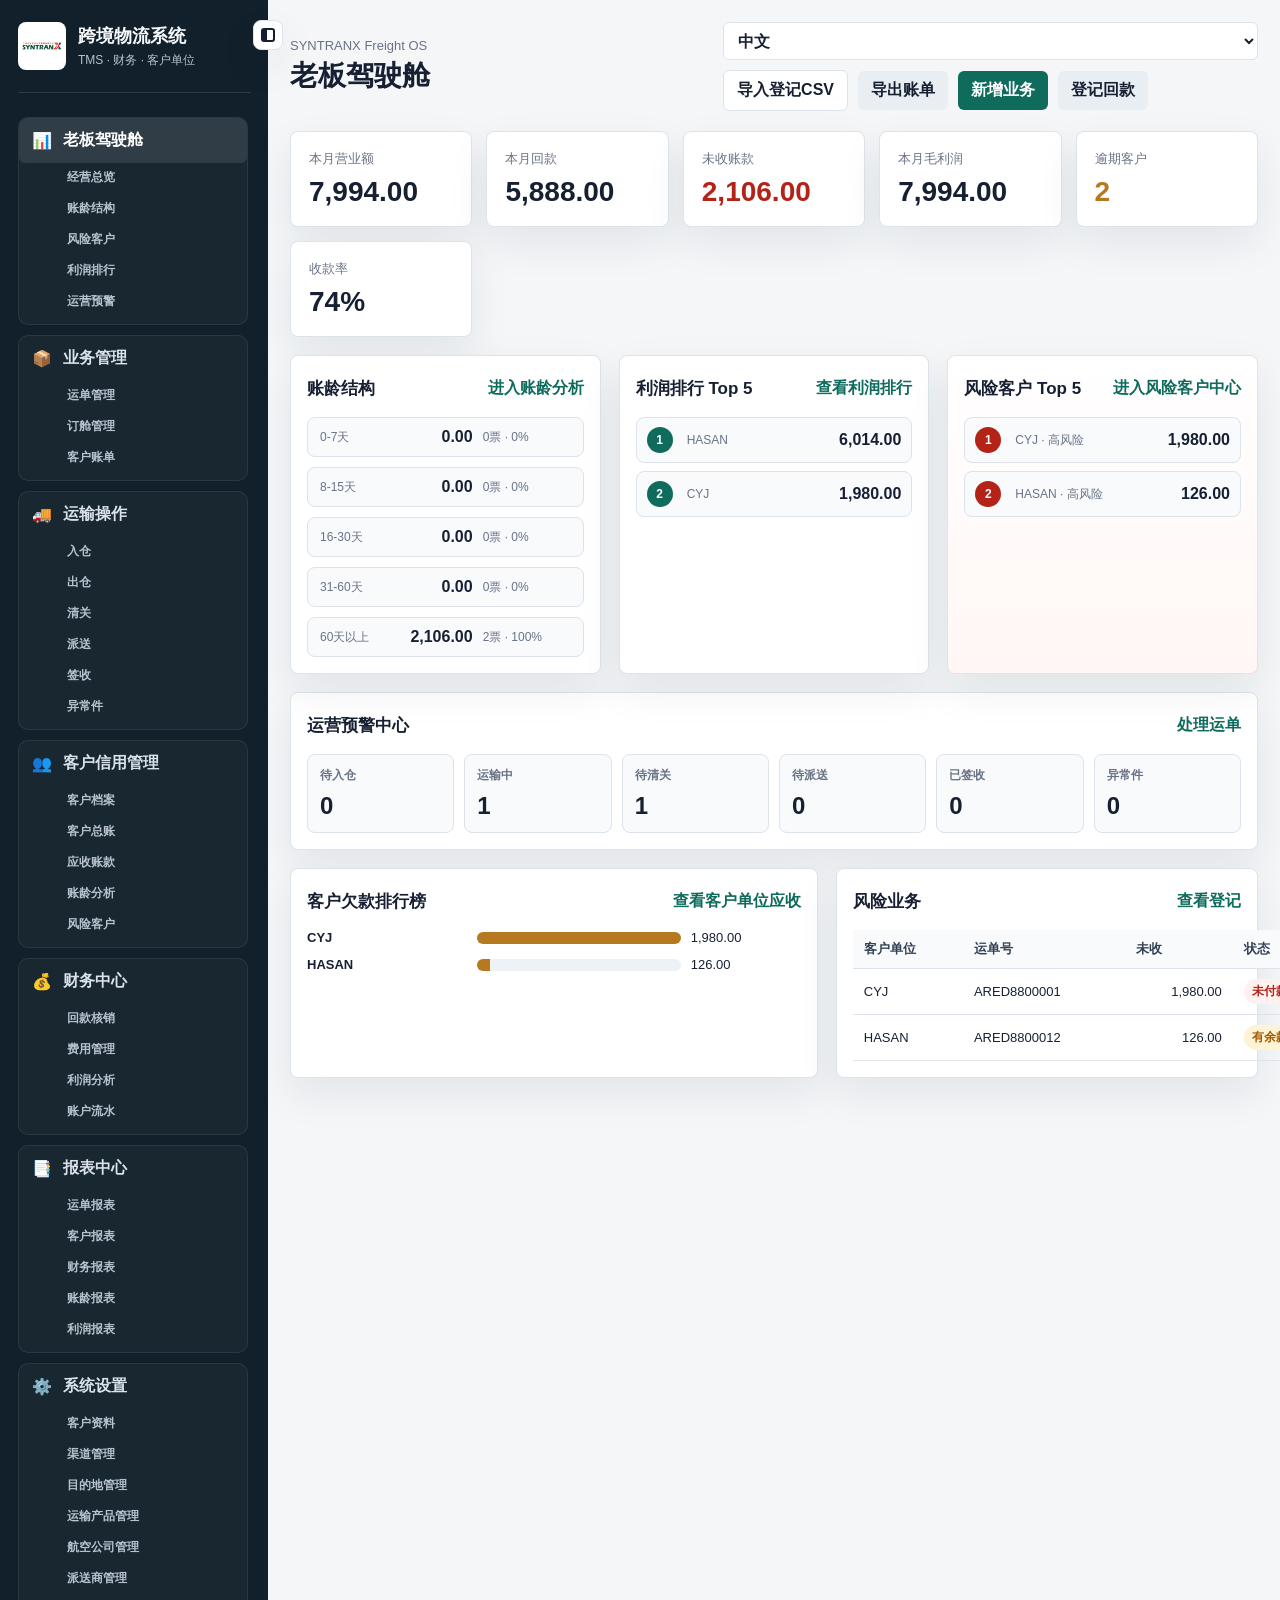
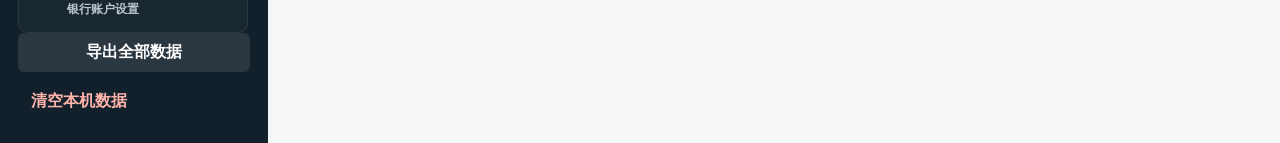
==== commit ba2b10ad: "Rebuild credit risk and adjustment features" ====
--- a/index.html
+++ b/index.html
@@ -13,10 +13,10 @@
         <span></span>
       </button>
       <div class="brand">
-        <img class="brand-logo" src="assets/syntranx-logo-cropped.png" alt="SYNTRANX official logo">
+        <div class="brand-mark brand-logo-wrap"><img src="assets/syntranx-logo-cropped.png" alt="SYNTRANX Logistics logo"></div>
         <div>
-          <h1>SYNTRANX Freight OS</h1>
-          <p>Freight ERP + TMS + Finance</p>
+          <h1>跨境物流系统</h1>
+          <p>TMS · 财务 · 客户单位</p>
         </div>
       </div>
 
@@ -34,7 +34,7 @@
           <div class="nav-sub"><button data-jump="operations" data-i18n="nav.inbound">入仓</button><button data-jump="operations" data-i18n="nav.outbound">出仓</button><button data-jump="operations" data-i18n="nav.customs">清关</button><button data-jump="operations" data-i18n="nav.delivery">派送</button><button data-jump="operations" data-i18n="nav.pod">签收</button><button data-jump="operations" data-i18n="nav.exceptions">异常件</button></div>
         </div>
         <div class="nav-group">
-          <button class="nav-item" data-view="customers"><span class="nav-icon">👥</span><span data-i18n="nav.customerMgmt">客户管理</span></button>
+          <button class="nav-item" data-view="customers"><span class="nav-icon">👥</span><span data-i18n="nav.customerMgmt">客户信用管理</span></button>
           <div class="nav-sub"><button data-jump="settings" data-i18n="nav.customerProfiles">客户档案</button><button data-jump="customers" data-i18n="nav.customerLedger">客户总账</button><button data-jump="customers" data-i18n="nav.receivables">应收账款</button><button data-jump="aging" data-i18n="nav.agingAnalysis">账龄分析</button><button data-jump="riskCustomers" data-i18n="nav.riskCustomers">风险客户</button></div>
         </div>
         <div class="nav-group">
@@ -190,8 +190,7 @@
                   <th>运单号</th>
                   <th>业务日期</th>
                   <th>应收</th>
-                  <th>真实回款</th>
-                  <th>核销调整</th>
+                  <th>已核销</th>
                   <th>未收</th>
                   <th>状态</th>
                 </tr>
@@ -267,7 +266,6 @@
           <form id="quickShipmentForm" class="quick-grid">
             <label>日期<input name="date" type="date" required></label>
             <label>客户单位<input name="customer" list="customerList" required placeholder="必填"></label>
-            <div class="credit-risk-alert" data-credit-risk-alert hidden>该客户存在信用风险，请老板确认后继续放货。</div>
             <label>客户地址<input name="customerAddress"></label>
             <label>收货人电话<input name="receiverPhone"></label>
             <label>唛头<input name="mark" list="markList"></label>
@@ -529,6 +527,7 @@
                 <th>核销RMB</th>
                 <th>收款账户</th>
                 <th>方式</th>
+                <th>凭证/备注</th>
                 <th></th>
               </tr>
             </thead>
@@ -567,6 +566,22 @@
           </div>
         </div>
         <div class="customer-upgrade-grid" id="customerUpgradeCards"></div>
+        <section class="panel credit-policy-panel">
+          <div class="panel-head">
+            <div>
+              <h3>客户信用管理</h3>
+              <p class="form-hint">按客户自动计算信用额度占用、账期剩余天数与风险提示；可在下方表格预览客户账单并执行催收。</p>
+            </div>
+          </div>
+          <div class="table-wrap compact">
+            <table class="data-table credit-table">
+              <thead>
+                <tr><th>客户单位</th><th>信用额度</th><th>额度占用</th><th>账期</th><th>超期天数</th><th>风险提示</th><th>建议动作</th></tr>
+              </thead>
+              <tbody id="creditRows"></tbody>
+            </table>
+          </div>
+        </section>
         <div class="customer-section-head">
           <h3>未完成结算客户单位</h3>
           <p class="form-hint">升级版客户中心：汇总账龄、收款率、风险与毛利，支持直接预览客户账单明细。</p>
@@ -575,17 +590,17 @@
           <table class="data-table customer-ledger-table">
             <thead>
               <tr>
-                <th>客户名称</th>
-                <th>客户等级</th>
-                <th>信用额度</th>
-                <th>当前未收</th>
-                <th>可用额度</th>
+                <th>客户单位</th>
+                <th>票数</th>
+                <th>总应收</th>
+                <th>应收币种</th>
+                <th>已核销</th>
+                <th>未收</th>
+                <th>风险等级</th>
                 <th>最大账龄</th>
                 <th>收款率</th>
-                <th>风险等级</th>
-                <th>暂停放货</th>
-                <th>核销调整</th>
-                <th>实际可回收毛利</th>
+                <th>毛利</th>
+                <th>最后业务日期</th>
               </tr>
             </thead>
             <tbody id="customerRows"></tbody>
@@ -602,17 +617,17 @@
             <table class="data-table customer-ledger-table">
               <thead>
                 <tr>
-                  <th>客户名称</th>
-                  <th>客户等级</th>
-                  <th>信用额度</th>
-                  <th>当前未收</th>
-                  <th>可用额度</th>
+                  <th>客户单位</th>
+                  <th>票数</th>
+                  <th>总应收</th>
+                  <th>应收币种</th>
+                  <th>已核销</th>
+                  <th>未收</th>
+                  <th>结算状态</th>
                   <th>最大账龄</th>
                   <th>收款率</th>
-                  <th>结算状态</th>
-                  <th>暂停放货</th>
-                  <th>核销调整</th>
-                  <th>实际可回收毛利</th>
+                  <th>毛利</th>
+                  <th>最后业务日期</th>
                 </tr>
               </thead>
               <tbody id="completedCustomerRows"></tbody>
@@ -645,8 +660,7 @@
                   <th>计费重</th>
                   <th>卖价</th>
                   <th>应收</th>
-                  <th>真实回款</th>
-                  <th>核销调整</th>
+                  <th>已核销</th>
                   <th>未收</th>
                   <th>状态</th>
                 </tr>
@@ -827,13 +841,11 @@
               <table class="data-table">
                 <thead>
                   <tr>
-                    <th>客户名称</th>
-                    <th>简称</th>
-                    <th>联系人</th>
+                    <th>唛头</th>
+                    <th>发货人</th>
+                    <th>收货人</th>
                     <th>电话</th>
-                    <th>等级/额度</th>
-                    <th>账期/风险</th>
-                    <th>暂停放货</th>
+                    <th>地址/备注</th>
                     <th></th>
                   </tr>
                 </thead>
@@ -913,7 +925,6 @@
       <div class="form-grid">
         <label>录单日期<input name="date" type="date" required></label>
         <label>客户单位<input name="customer" list="customerList" required placeholder="必填"></label>
-        <div class="credit-risk-alert wide" data-credit-risk-alert hidden>该客户存在信用风险，请老板确认后继续放货。</div>
         <label>客户地址<input name="customerAddress"></label>
         <label>收货人电话<input name="receiverPhone"></label>
         <label>入仓号/唛头<input name="mark" list="markList"></label>
@@ -1181,22 +1192,13 @@
         <h3>客户单位资料</h3>
         <button type="button" class="icon-btn" data-close="customerDialog">×</button>
       </div>
-      <div class="form-grid customer-credit-grid">
-        <label>客户名称<input name="customerName" required></label>
-        <label>客户简称<input name="shortName"></label>
-        <label>联系人<input name="contact"></label>
-        <label>电话<input name="phone"></label>
-        <label>邮箱<input name="email" type="email"></label>
-        <label>国家/地区<input name="countryRegion"></label>
-        <label>客户等级<select name="customerGrade"><option>A</option><option>B</option><option>C</option><option>D</option></select></label>
-        <label>信用额度<input name="creditLimit" type="number" step="0.01" min="0"></label>
-        <label>账期天数<input name="creditDays" type="number" step="1" min="0"></label>
-        <label>风险等级<select name="manualRiskLevel"><option>正常</option><option>关注</option><option>高风险</option><option>黑名单</option></select></label>
-        <label class="checkbox-field"><input name="holdShipment" type="checkbox" value="1"> 是否暂停放货</label>
-        <label>唛头/旧简称<input name="mark"></label>
+      <div class="form-grid">
+        <label>唛头<input name="mark"></label>
         <label>发货人<input name="shipper"></label>
+        <label>发货人电话<input name="shipperPhone"></label>
         <label>收货人<input name="receiver"></label>
-        <label class="wide">备注/地址<input name="address"></label>
+        <label>收货人电话<input name="receiverPhone"></label>
+        <label class="wide">地址/备注<input name="address"></label>
       </div>
       <input name="id" type="hidden">
       <div class="modal-actions">
--- a/styles.css
+++ b/styles.css
@@ -88,11 +88,14 @@
   border-bottom: 1px solid rgba(255, 255, 255, 0.12);
 }
 
-.brand-logo {
-  width: 82px;
-  height: 34px;
-  object-fit: contain;
-  flex: 0 0 auto;
+.brand-mark {
+  width: 48px;
+  height: 48px;
+  display: grid;
+  place-items: center;
+  border-radius: 8px;
+  background: var(--brand);
+  font-weight: 800;
 }
 
 .brand h1,
@@ -137,15 +140,15 @@
   padding-bottom: 16px;
 }
 
-.app-shell.sidebar-collapsed .brand > div,
+.app-shell.sidebar-collapsed .brand > div:not(.brand-mark),
 .app-shell.sidebar-collapsed .nav-item span,
 .app-shell.sidebar-collapsed .sidebar-footer {
   display: none;
 }
 
-.app-shell.sidebar-collapsed .brand-logo {
+.app-shell.sidebar-collapsed .brand-mark {
   width: 46px;
-  height: 24px;
+  height: 46px;
 }
 
 .app-shell.sidebar-collapsed .nav {
@@ -2794,72 +2797,28 @@
   }
 }
 
-/* Freight OS 3.3 refinements */
-.brand-logo {
-  filter: drop-shadow(0 2px 4px rgba(0, 0, 0, 0.18));
-}
-
-.module-nav .nav-group .nav-sub {
-  display: none;
-}
-
-.module-nav .nav-group.expanded .nav-sub {
-  display: grid;
-}
-
-.module-nav .nav-group.current {
-  border-color: rgba(255, 255, 255, 0.22);
-  background: rgba(255, 255, 255, 0.06);
-}
-
-.nav-sub button.active {
-  background: rgba(255, 255, 255, 0.12);
-  color: #fff;
-}
-
-.nav-item::after {
-  content: "▸";
-  margin-left: auto;
-  opacity: 0.6;
-  font-size: 12px;
-}
-
-.nav-group.expanded > .nav-item::after {
-  content: "▾";
-}
-
-.credit-risk-alert {
-  grid-column: 1 / -1;
-  border: 1px solid #f5a524;
-  border-left: 4px solid #b7791f;
-  background: #fff8e6;
-  color: #7a4b00;
-  border-radius: 8px;
-  padding: 10px 12px;
-  font-weight: 800;
-}
-
-.checkbox-field {
-  display: flex;
-  align-items: center;
-  gap: 8px;
-  min-height: 44px;
-}
-
-.checkbox-field input {
-  width: auto;
-}
-
-.customer-credit-grid {
-  grid-template-columns: repeat(3, minmax(180px, 1fr));
-}
-
-.danger-text {
-  color: var(--danger);
-  font-weight: 800;
-}
-
-.metric.offset strong,
-.offset-summary-box strong {
-  color: #b7791f;
-}
+.brand-logo-wrap {
+  background: #ffffff;
+  padding: 4px;
+  overflow: hidden;
+}
+
+.brand-logo-wrap img {
+  display: block;
+  width: 100%;
+  height: 100%;
+  object-fit: contain;
+}
+
+.credit-policy-panel {
+  margin: 16px 0;
+}
+
+.credit-table th,
+.credit-table td {
+  white-space: nowrap;
+}
+
+.offset-row .bar-fill {
+  background: linear-gradient(90deg, #b7791f, #dd6b20);
+}
